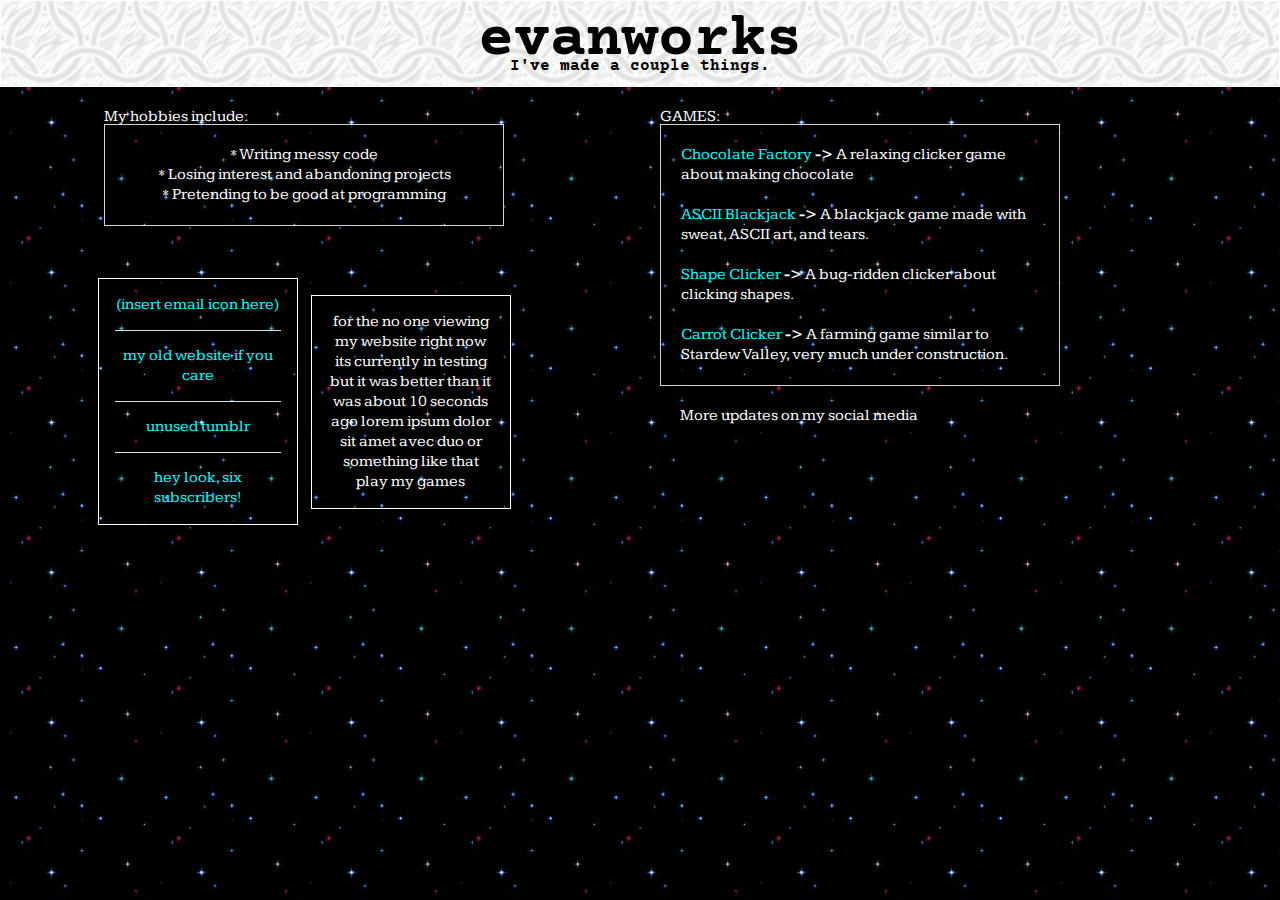
==== index.html @ 4a21ce19 "better testing" ====
<html>
<head>
  <title>evanworks</title>
  <link rel="icon" type="image/x-icon" href="/img/.png">
  <link rel="stylesheet" href="res/normalize.css">
  <meta name="description" content="I've made a couple things.">
<style>
  @import url('https://fonts.googleapis.com/css2?family=Kameron:wght@400..700&display=swap');

  @import url('https://fonts.googleapis.com/css2?family=Sono:wght@200..800&display=swap');
  @import url('https://fonts.googleapis.com/css2?family=Courier+Prime:ital,wght@0,400;0,700;1,400;1,700&display=swap');

body {
  font-family: Kameron;
  background: url(img/bg.png);
  background-size: 150px;
  color: white;
  line-height: 20px;
  overflow-y:hidden;
  overflow-x:hidden;
  font-size: 16px;
}
* {
  box-sizing: border-box;
}
a {
  color:aqua;
}
h1 {
  font-size: 60px;
  margin-bottom: 15px;
  margin-top: 30px;
}
img {
  position:fixed;
}
#left {
  float: left;
  margin-left: 5%;
  /*border: 1px solid red;*/
  width: 44.6%;
  height: 85%;
}
#right {
  float: right;
  margin-right: 5%;
  /*border: 1px solid blue;*/
  width: 45%;
  height: 85%;
}
#linksandotherlinks {
  margin: 1rem;
  padding: 2rem 2rem;
  text-align: center;
  width: 475px;
  margin-left: 40px;
  margin-top: 0px;
}
#links {
  display: inline-block;
  border: 1px solid white;
  padding: 1rem 1rem;
  vertical-align: middle;
  width: 200px;
  margin-left: -75px;
  
}
#otherlinks {
  display: inline-block;
  border: 1px solid white;
  padding: 1rem 1rem;
  vertical-align: middle;
  width: 200px;
  margin-left: 10px;
}

@media only screen and (max-width: 1000px) {
  #left {
    float: none;
  }
  #right {
    float: none;
    margin-top: -300px;
    margin-left: 50px;
  }
}
#banner {
  font-family: 'Courier Prime', sans-serif;
  background: url(img/bg-title.png); 
  background-size: 85px; 
  border: 1px solid white; 
  color: black;
  /*animation: slide 1s linear infinite;*/
}

@keyframes slide{
  0% {
    background: linear-gradient(red, orange, yellow, green, blue, purple);
  }
  100% {
    background: linear-gradient(purple, blue, green, yellow, orange, red);
  }
}
#canvas {
  position: relative;
  z-index: -1000;
  top: -1000px;
  height: 200%;
  opacity: 20%;
}
.weirdbox {
  border: 1px solid lightgrey; width: 400px; padding: 20px; margin-left: 40px;
}
</style>
</head>
<body>

<center>
  <div id="banner">
  <h1>evanworks</h1>
<div style="margin-top: -10px; margin-bottom: 10px;"><b>I've made a couple things.</b></div>
</div>
</center>
<div id="left">
<div style="margin-top: 20px; margin-bottom: -3px; margin-left: 40px;">My hobbies include:</div>
<div style="text-align: center;">
<div class="weirdbox">
<div>* Writing messy code</div>
<div>* Losing interest and abandoning projects</div>
<div>* Pretending to be good at programming</div>
</div><br/>
</div>
<div id="linksandotherlinks">
<div id="links">
<a href="mailto:evanwarnerlee@gmail.com">(insert email icon here)</a><hr/>
<a href="classic">my old website if you care</a><br/><hr/>
<a href="https://evanworks.tumblr.com" target="_blank">unused tumblr</a><hr/>
<a href="https://youtube.com/@evan-works" target="_blank">hey look, six subscribers!</a>
</div>
<div id="otherlinks">
for the no one viewing my website right now its currently in testing but it was better than it was about 10 seconds ago lorem ipsum dolor sit amet avec duo or something like that play my games
</div>
</div>

</div>
<div id="right">
<div style="margin-top: 20px; margin-bottom: -3px; margin-left: 20px;">GAMES:</div>
<div class="weirdbox" style="margin-left: 20px;">
<div><a href="https://evanworks.github.io/chocolate-factory/chocolate">Chocolate Factory</a> <b>-></b> A relaxing clicker game about making chocolate</div><br/>
<div><a href="https://evanworks.github.io/ascii-blackjack/blackjack">ASCII Blackjack</a> <b>-></b> A blackjack game made with sweat, ASCII art, and tears.</div><br/>
<div><a href="https://evanworks.github.io/shape-clicker/shape">Shape Clicker</a> <b>-></b> A bug-ridden clicker about clicking shapes.</div><br/>
<div><a href="https://evanworks.github.io/carrot-clicker/carrot">Carrot Clicker</a> <b>-></b> A farming game similar to Stardew Valley, very much under construction.</div>
</div>
<div style="margin-left: 40px; margin-top: 20px; width: 440px;" >
  More updates on my social media
</div>
</div>

</body>
<script>
/*  (function() {
  const canvas = document.getElementById('canvas');
  const gl = canvas.getContext('webgl2');

  if (!gl) {
    console.error("WebGL not supported");
    return;
  }

  function resizeCanvasToDisplaySize(canvas) {
    const displayWidth = window.innerWidth;
    const displayHeight = window.innerHeight;

    if (canvas.width !== displayWidth || canvas.height !== displayHeight) {
      canvas.width = displayWidth;
      canvas.height = displayHeight;
    }
  }

  const vertexShaderSource = `
    attribute vec2 aPosition;
    void main() {
      gl_Position = vec4(aPosition, 0.0, 1.0);
    }
  `;

  const fragmentShaderSource = `
    precision highp float;

    uniform float iTime;
    uniform vec2 iResolution;

    void main() {
      vec2 uv = (gl_FragCoord.xy * 2.5 - iResolution.xy) / iResolution.y;
      vec2 uv0 = uv;
      vec3 finalColor = vec3(0.0);

      for (float i = 0.0; i < 1.0; i++) {
        uv = uv * 3.33 - 3.33;

        float d = length(uv) * exp(-length(uv0));

        vec3 col = vec3(0.2, 0.3, 0.9) +
                   vec3(0.9, 0.9, 0.0) * cos(3.2 * (vec3(1.0) * (length(uv0) + i * 0.4 + iTime * 0.2) + vec3(0.263, 0.416, 0.557)));

        d = sin(d * 33.333 + iTime / 0.5) / 10.0;
        d = abs(d);

        d = pow(0.03 / d, 0.1);

        finalColor += col * d;
      }

      gl_FragColor = vec4(finalColor, 1.0);
    }
  `;

  function createShader(gl, type, source) {
    const shader = gl.createShader(type);
    gl.shaderSource(shader, source);
    gl.compileShader(shader);
    const success = gl.getShaderParameter(shader, gl.COMPILE_STATUS);
    if (success) {
      return shader;
    }

    console.error('Shader compile failed with: ' + gl.getShaderInfoLog(shader));
    gl.deleteShader(shader);
  }

  function createProgram(gl, vertexShader, fragmentShader) {
    const program = gl.createProgram();
    gl.attachShader(program, vertexShader);
    gl.attachShader(program, fragmentShader);
    gl.linkProgram(program);
    const success = gl.getProgramParameter(program, gl.LINK_STATUS);
    if (success) {
      return program;
    }

    console.error('Program failed to link: ' + gl.getProgramInfoLog(program));
    gl.deleteProgram(program);
  }

  // Compile shaders and create program
  const vertexShader = createShader(gl, gl.VERTEX_SHADER, vertexShaderSource);
  const fragmentShader = createShader(gl, gl.FRAGMENT_SHADER, fragmentShaderSource);
  const program = createProgram(gl, vertexShader, fragmentShader);

  // Look up attribute and uniform locations
  const positionAttributeLocation = gl.getAttribLocation(program, "aPosition");
  const iTimeUniformLocation = gl.getUniformLocation(program, "iTime");
  const iResolutionUniformLocation = gl.getUniformLocation(program, "iResolution");

  // Create a buffer for the positions
  const positionBuffer = gl.createBuffer();
  gl.bindBuffer(gl.ARRAY_BUFFER, positionBuffer);

  // Full-screen quad
  const positions = [
    -1.0, -1.0,
     1.0, -1.0,
    -1.0,  1.0,
    -1.0,  1.0,
     1.0, -1.0,
     1.0,  1.0,
  ];
  gl.bufferData(gl.ARRAY_BUFFER, new Float32Array(positions), gl.STATIC_DRAW);

  // Set up the vertex array
  const vao = gl.createVertexArray();
  gl.bindVertexArray(vao);
  gl.enableVertexAttribArray(positionAttributeLocation);
  gl.vertexAttribPointer(positionAttributeLocation, 2, gl.FLOAT, false, 0, 0);

  function render(time) {
    resizeCanvasToDisplaySize(gl.canvas);

    gl.viewport(0, 0, gl.canvas.width, gl.canvas.height);
    gl.clear(gl.COLOR_BUFFER_BIT);

    gl.useProgram(program);
    gl.bindVertexArray(vao);

    // Convert time from milliseconds to seconds
    let seconds = time * 0.001;

    // Set uniforms
    gl.uniform1f(iTimeUniformLocation, seconds);
    gl.uniform2f(iResolutionUniformLocation, gl.canvas.width, gl.canvas.height);

    // Draw
    gl.drawArrays(gl.TRIANGLES, 0, 6);

    // Loop the animation
    requestAnimationFrame(render);
  }

  // Start the animation loop
  requestAnimationFrame(render);

})();
*/
</script>
</html>
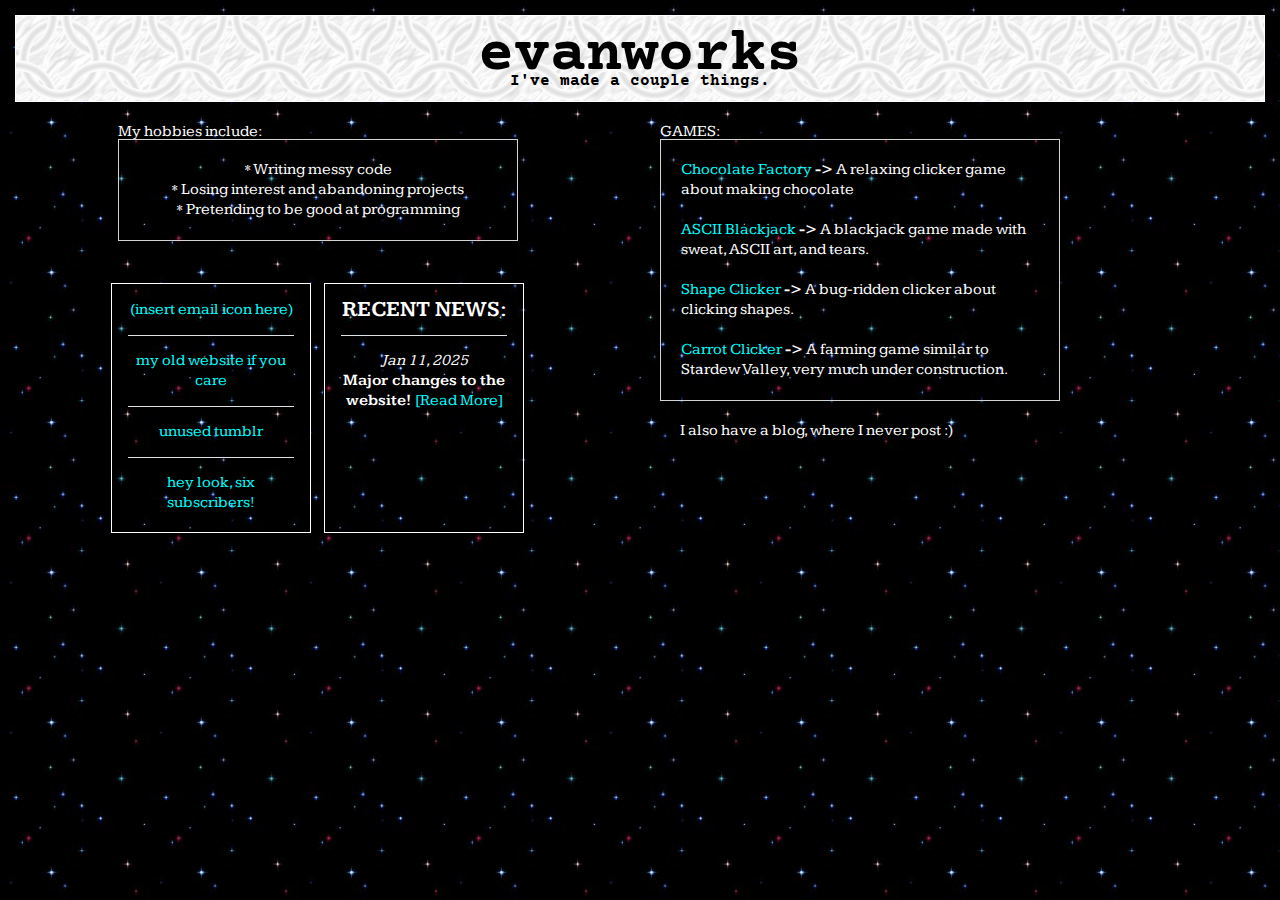
==== commit 3afa845a: "blog" ====
--- a/index.html
+++ b/index.html
@@ -54,7 +54,7 @@
   text-align: center;
   width: 475px;
   margin-left: 40px;
-  margin-top: 0px;
+  margin-top: -10px;
 }
 #links {
   display: inline-block;
@@ -63,6 +63,7 @@
   vertical-align: middle;
   width: 200px;
   margin-left: -75px;
+  height: 250px;
   
 }
 #otherlinks {
@@ -72,6 +73,8 @@
   vertical-align: middle;
   width: 200px;
   margin-left: 10px;
+  height: 250px;
+  overflow: scroll;
 }
 
 @media only screen and (max-width: 1000px) {
@@ -138,7 +141,10 @@
 <a href="https://youtube.com/@evan-works" target="_blank">hey look, six subscribers!</a>
 </div>
 <div id="otherlinks">
-for the no one viewing my website right now its currently in testing but it was better than it was about 10 seconds ago lorem ipsum dolor sit amet avec duo or something like that play my games
+<b style="font-size: 22px;">RECENT NEWS:</b><br/><hr/>
+<div>
+  <i>Jan 11, 2025</i><br/><b>Major changes to the website! </b><a href="blog.html#major-changes-to-the-website">[Read More]</a>
+</div>
 </div>
 </div>
 
@@ -152,7 +158,7 @@
 <div><a href="https://evanworks.github.io/carrot-clicker/carrot">Carrot Clicker</a> <b>-></b> A farming game similar to Stardew Valley, very much under construction.</div>
 </div>
 <div style="margin-left: 40px; margin-top: 20px; width: 440px;" >
-  More updates on my social media
+  I also have a blog, where I never post :)
 </div>
 </div>
 
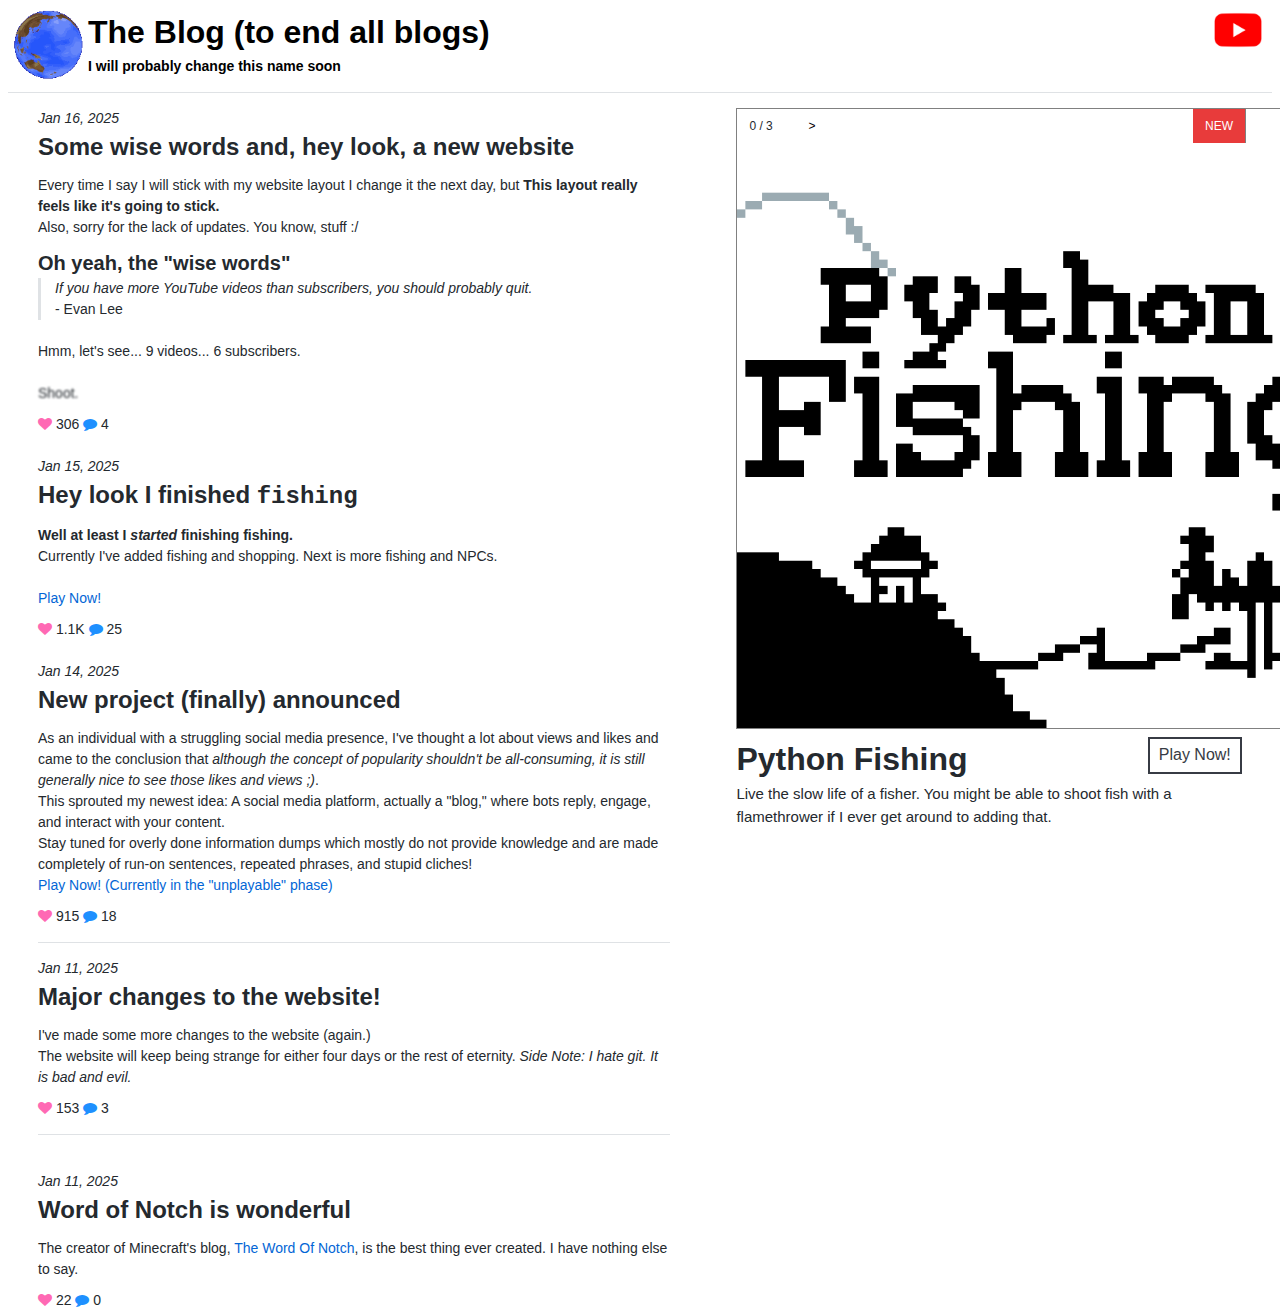
==== commit 448af01a: "new layout again" ====
--- a/index.html
+++ b/index.html
@@ -1,311 +1,356 @@
+<!DOCTYPE html>
 <html>
-<head>
-  <title>evanworks</title>
-  <link rel="icon" type="image/x-icon" href="/img/.png">
-  <link rel="stylesheet" href="res/normalize.css">
-  <meta name="description" content="I've made a couple things.">
-<style>
-  @import url('https://fonts.googleapis.com/css2?family=Kameron:wght@400..700&display=swap');
-
-  @import url('https://fonts.googleapis.com/css2?family=Sono:wght@200..800&display=swap');
-  @import url('https://fonts.googleapis.com/css2?family=Courier+Prime:ital,wght@0,400;0,700;1,400;1,700&display=swap');
-
-body {
-  font-family: Kameron;
-  background: url(img/bg.png);
-  background-size: 150px;
-  color: white;
-  line-height: 20px;
-  overflow-y:hidden;
-  overflow-x:hidden;
+  <head>
+    <title>evanworks's's blog</title>
+    <link rel="stylesheet" href="res/normalize.css">
+    <link rel="stylesheet" href="https://cdnjs.cloudflare.com/ajax/libs/font-awesome/4.7.0/css/font-awesome.min.css">
+    <style>
+/* Caption text */
+.text {
+  font-size: 15px;
+}
+
+/* Number text (1/3 etc) */
+.numbertext {
+  position: fixed;
+  font-size: 12px;
+  padding: 8px 12px;
+  top: 108px;
+  background: white;
+  border-top: 1px solid grey;
+  border-left: 1px solid grey;
+}
+
+/* Fading animation */
+.fade {
+  animation-name: fade;
+  animation-duration: 1s;
+}
+@keyframes fade {
+  from {opacity: .0} 
+  to {opacity: 1}
+}
+
+.galleryimg {
+  border: 1px solid grey;
+  height: 69vh;
+}
+.gallerybtn {
+  position: fixed;
+  font-size: 12px;
+  padding: 8px 12px;
+  top: 108px;
+  margin-left: 60px;
+  background: white;
+  border: none;
+  border-top: 1px solid grey;
+}
+.gallerybtn:hover {
+  background: rgb(246, 246, 246);
+}
+.gallerybtn:active {
+  background: lightgrey;
+}
+.playnowbtn {
+  border: 1px solid black;
+  margin-top: 6px;
+  float: right;
+}
+.playnowbtn:hover {
+  /*background: linear-gradient(
+    45deg,
+    #ff0000,
+    #ff7300,
+    #fffb00,
+    #48ff00,
+    #00ffd5,
+    #002bff,
+    #7a00ff,
+    #ff00c8,
+    #ff0000
+  );
+  background-size: 400%;
+  animation: glowing-button-85 40s linear infinite;*/
+}
+@keyframes glowing-button-85 {
+  0% {
+    background-position: 0 0;
+  }
+  50% {
+    background-position: 400% 0;
+  }
+  100% {
+    background-position: 0 0;
+  }
+}
+
+/* CSS */
+.button-85 {
+  padding: 0.6em 2em;
+  border: none;
+  outline: none;
+  color: rgb(255, 255, 255);
+  background: #111;
+  cursor: pointer;
+  position: relative;
+  z-index: 0;
+  border-radius: 10px;
+  user-select: none;
+  -webkit-user-select: none;
+  touch-action: manipulation;
+}
+
+.button-85:before {
+  content: "";
+  background: linear-gradient(
+    45deg,
+    #ff0000,
+    #ff7300,
+    #fffb00,
+    #48ff00,
+    #00ffd5,
+    #002bff,
+    #7a00ff,
+    #ff00c8,
+    #ff0000
+  );
+  position: absolute;
+  top: -2px;
+  left: -2px;
+  background-size: 400%;
+  z-index: -1;
+  filter: blur(5px);
+  -webkit-filter: blur(5px);
+  width: calc(100% + 4px);
+  height: calc(100% + 4px);
+  animation: glowing-button-85 20s linear infinite;
+  transition: opacity 0.3s ease-in-out;
+  border-radius: 10px;
+}
+
+@keyframes glowing-button-85 {
+  0% {
+    background-position: 0 0;
+  }
+  50% {
+    background-position: 400% 0;
+  }
+  100% {
+    background-position: 0 0;
+  }
+}
+
+/* CSS */
+.button-89 {
+  --b: 2px;   /* border thickness */
+  --s: .0em; /* size of the corner */
+  --color: #373B44;
+  
+  padding: calc(.4em + var(--s)) calc(.7em + var(--s));
+  color: var(--color);
+  --_p: var(--s);
+  background:
+    conic-gradient(from 90deg at var(--b) var(--b),#0000 90deg,var(--color) 0)
+    var(--_p) var(--_p)/calc(100% - var(--b) - 2*var(--_p)) calc(100% - var(--b) - 2*var(--_p));
+  transition: .3s linear, color 0s, background-color 0s;
+  outline: var(--b) solid #0000;
+  outline-offset: .6em;
   font-size: 16px;
-}
-* {
-  box-sizing: border-box;
-}
-a {
-  color:aqua;
-}
-h1 {
-  font-size: 60px;
-  margin-bottom: 15px;
-  margin-top: 30px;
-}
-img {
-  position:fixed;
-}
-#left {
-  float: left;
-  margin-left: 5%;
-  /*border: 1px solid red;*/
-  width: 44.6%;
-  height: 85%;
-}
-#right {
-  float: right;
-  margin-right: 5%;
-  /*border: 1px solid blue;*/
-  width: 45%;
-  height: 85%;
-}
-#linksandotherlinks {
-  margin: 1rem;
-  padding: 2rem 2rem;
-  text-align: center;
-  width: 475px;
-  margin-left: 40px;
-  margin-top: -10px;
-}
-#links {
-  display: inline-block;
-  border: 1px solid white;
-  padding: 1rem 1rem;
-  vertical-align: middle;
-  width: 200px;
-  margin-left: -75px;
-  height: 250px;
-  
-}
-#otherlinks {
-  display: inline-block;
-  border: 1px solid white;
-  padding: 1rem 1rem;
-  vertical-align: middle;
-  width: 200px;
-  margin-left: 10px;
-  height: 250px;
-  overflow: scroll;
-}
-
-@media only screen and (max-width: 1000px) {
-  #left {
-    float: none;
-  }
-  #right {
-    float: none;
-    margin-top: -300px;
-    margin-left: 50px;
-  }
-}
-#banner {
-  font-family: 'Courier Prime', sans-serif;
-  background: url(img/bg-title.png); 
-  background-size: 85px; 
-  border: 1px solid white; 
-  color: black;
-  /*animation: slide 1s linear infinite;*/
-}
-
-@keyframes slide{
-  0% {
-    background: linear-gradient(red, orange, yellow, green, blue, purple);
-  }
-  100% {
-    background: linear-gradient(purple, blue, green, yellow, orange, red);
-  }
-}
-#canvas {
-  position: relative;
-  z-index: -1000;
-  top: -1000px;
-  height: 200%;
-  opacity: 20%;
-}
-.weirdbox {
-  border: 1px solid lightgrey; width: 400px; padding: 20px; margin-left: 40px;
-}
-</style>
-</head>
-<body>
-
-<center>
-  <div id="banner">
-  <h1>evanworks</h1>
-<div style="margin-top: -10px; margin-bottom: 10px;"><b>I've made a couple things.</b></div>
-</div>
-</center>
-<div id="left">
-<div style="margin-top: 20px; margin-bottom: -3px; margin-left: 40px;">My hobbies include:</div>
-<div style="text-align: center;">
-<div class="weirdbox">
-<div>* Writing messy code</div>
-<div>* Losing interest and abandoning projects</div>
-<div>* Pretending to be good at programming</div>
-</div><br/>
-</div>
-<div id="linksandotherlinks">
-<div id="links">
-<a href="mailto:evanwarnerlee@gmail.com">(insert email icon here)</a><hr/>
-<a href="classic">my old website if you care</a><br/><hr/>
-<a href="https://evanworks.tumblr.com" target="_blank">unused tumblr</a><hr/>
-<a href="https://youtube.com/@evan-works" target="_blank">hey look, six subscribers!</a>
-</div>
-<div id="otherlinks">
-<b style="font-size: 22px;">RECENT NEWS:</b><br/><hr/>
-<div>
-  <i>Jan 11, 2025</i><br/><b>Major changes to the website! </b><a href="blog.html#major-changes-to-the-website">[Read More]</a>
-</div>
-</div>
-</div>
-
-</div>
-<div id="right">
-<div style="margin-top: 20px; margin-bottom: -3px; margin-left: 20px;">GAMES:</div>
-<div class="weirdbox" style="margin-left: 20px;">
-<div><a href="https://evanworks.github.io/chocolate-factory/chocolate">Chocolate Factory</a> <b>-></b> A relaxing clicker game about making chocolate</div><br/>
-<div><a href="https://evanworks.github.io/ascii-blackjack/blackjack">ASCII Blackjack</a> <b>-></b> A blackjack game made with sweat, ASCII art, and tears.</div><br/>
-<div><a href="https://evanworks.github.io/shape-clicker/shape">Shape Clicker</a> <b>-></b> A bug-ridden clicker about clicking shapes.</div><br/>
-<div><a href="https://evanworks.github.io/carrot-clicker/carrot">Carrot Clicker</a> <b>-></b> A farming game similar to Stardew Valley, very much under construction.</div>
-</div>
-<div style="margin-left: 40px; margin-top: 20px; width: 440px;" >
-  I also have a blog, where I never post :)
-</div>
-</div>
-
-</body>
-<script>
-/*  (function() {
-  const canvas = document.getElementById('canvas');
-  const gl = canvas.getContext('webgl2');
-
-  if (!gl) {
-    console.error("WebGL not supported");
-    return;
-  }
-
-  function resizeCanvasToDisplaySize(canvas) {
-    const displayWidth = window.innerWidth;
-    const displayHeight = window.innerHeight;
-
-    if (canvas.width !== displayWidth || canvas.height !== displayHeight) {
-      canvas.width = displayWidth;
-      canvas.height = displayHeight;
+
+  border: 0;
+
+  user-select: none;
+  -webkit-user-select: none;
+  touch-action: manipulation;
+  margin-top: 2px;
+}
+
+.button-89:hover,
+.button-89:focus-visible{
+  --_p: 0px;
+  outline-color: var(--color);
+  outline-offset: .05em;
+}
+
+.button-89:active {
+  background: var(--color);
+  color: #fff;
+}
+blockquote {
+  padding: 0 1em;
+  border-left: 0.25em solid #dfe2e5;
+}
+    </style>
+  </head>
+  <body>
+    <div style="color: black;">
+      <a href="https://evanworks.github.io"><img src="img/28.gif" style="float: left; width: 80px;"></a>
+    <h1>The Blog (to end all blogs)</h1>
+    <b>I will probably change this name soon</b>
+    <a href="https://youtube.com/@evan-works"><img src="img/yt_logo_rgb_light.webp" style="float: right; width: 48px; margin-top: -50px; margin-right: 10px;"></a>
+    </div>
+    <hr/>
+    <div style="margin-left: 30px; width: 50%; float: left;">
+      <div id="hey-look-i-finished-fishing">
+        <i>Jan 16, 2025</i>
+        <h2>Some wise words and, hey look, a new website</h2><div style="height: 10px;"></div>
+        <p>
+          Every time I say I will stick with my website layout I change it the next day, but <b>This layout really feels like it's going to stick.</b><br/>
+          Also, sorry for the lack of updates. You know, stuff :/
+          <br/>
+          <h3>Oh yeah, the "wise words"</h3>
+          <blockquote><i>If you have more YouTube videos than subscribers, you should probably quit.</i><br/>- Evan Lee</blockquote>
+          <br/>
+          Hmm, let's see... 9 videos... 6 subscribers.
+          <br/>
+          <br/>
+          <span style="filter: blur(1px);">Shoot.</span>
+        </p>
+        <div><i class="fa fa-heart" style="color:hotpink"></i> <span id="like-count">306</span> <span> </span> <i class="fa fa-comment" style="color:dodgerblue"></i> <span id="like-count">4</span></div>
+      </div>
+      <br/>
+      <div id="hey-look-i-finished-fishing">
+        <i>Jan 15, 2025</i>
+        <h2>Hey look I finished <span style="font-family: monospace">fishing</span></h2><div style="height: 10px;"></div>
+        <p>
+          <b>Well at least I <i>started</i> finishing fishing.</b>
+          <br/>Currently I've added fishing and shopping. Next is more fishing and NPCs.
+          <br/>
+          <br/><a href="https://evanworks.github.io/fishing">Play Now!</a>
+        </p>
+        <div><i class="fa fa-heart" style="color:hotpink"></i> <span id="like-count">1.1K</span> <span> </span> <i class="fa fa-comment" style="color:dodgerblue"></i> <span id="like-count">25</span></div>
+      </div>
+      <br/>
+      <div id="new-project-finally-announced">
+        <i>Jan 14, 2025</i>
+        <h2>New project (finally) announced</h2><div style="height: 10px;"></div>
+        <p>
+          As an individual with a struggling social media presence, I've thought a lot about views and likes and came to the conclusion that <i>although the concept of popularity shouldn't be all-consuming, it is still generally nice to see those likes and views ;)</i>.
+          <br/>This sprouted my newest idea: A social media platform, actually a "blog," where bots reply, engage, and interact with your content.
+          <br/>Stay tuned for overly done information dumps which mostly do not provide knowledge and are made completely of run-on sentences, repeated phrases, and stupid cliches!
+          <br/><a href="https://evanworks.github.io/untitled-blog">Play Now! (Currently in the "unplayable" phase)</a>
+        </p>
+        <div><i class="fa fa-heart" style="color:hotpink"></i> <span id="like-count">915</span> <span> </span> <i class="fa fa-comment" style="color:dodgerblue"></i> <span id="like-count">18</span></div>
+      </div>
+      <hr/>
+      <div id="major-changes-to-the-website">
+        <i>Jan 11, 2025</i>
+        <h2>Major changes to the website!</h2><div style="height: 10px;"></div>
+        <p>
+          I've made some more changes to the website (again.)<br/>The website will keep being strange for either four days or the rest of eternity. <i>Side Note: I hate git. It is bad and evil.</i>
+        </p>
+        <div><i class="fa fa-heart" style="color:hotpink"></i> <span id="like-count">153</span> <span> </span> <i class="fa fa-comment" style="color:dodgerblue"></i> <span id="like-count">3</span></div>
+      </div>
+      <hr/>
+      <div id="word-of-notch-is-wonderful">
+        <br/>
+        <i>Jan 11, 2025</i>
+        <h2>Word of Notch is wonderful</h2><div style="height: 10px;"></div>
+        <p>
+          The creator of Minecraft's blog, <a href="https://blog.omniarchive.uk">The Word Of Notch</a>, is the best thing ever created. I have nothing else to say.
+        </p>
+        <div><i class="fa fa-heart" style="color:hotpink"></i> <span id="like-count">22</span> <span> </span> <i class="fa fa-comment" style="color:dodgerblue"></i> <span id="like-count">0</span></div>
+      </div>
+      </div>
+
+
+
+
+
+      <div class="slideshow-container" style="width: 40%; float: right; margin-right: 30px;">
+        
+        <div class="mySlides fade">
+          <div class="numbertext">0 / 3</div>
+          <div class="numbertext" style="right: 34px; border-right: 1px solid grey; border-left: none; background: #e83b3b; color: white;">NEW</div>
+          <button onclick="nextSlide()" class="gallerybtn">></button>
+          <img src="img/python-fishing-logo-square-export.png" class="galleryimg">
+          <div class="text">
+            <h1 style="display: inline-block;">Python Fishing</h1>
+            <button class="playnowbtn button-89" style="display: inline-block" onclick="location.href = `https://evanworks.github.io/fishing`">Play Now!</button>
+            <p>Live the slow life of a fisher. You might be able to shoot fish with a flamethrower if I ever get around to adding that.</p>
+          </div>
+        </div>
+      
+        <div class="mySlides fade">
+          <div class="numbertext">1 / 3</div>
+          <button onclick="nextSlide()" class="gallerybtn">></button>
+          <img src="img/3.png" class="galleryimg">
+          
+
+          <div class="text">
+            <h1>Shape Clicker</h1>
+            <button class="playnowbtn button-89" style="display: inline-block" onclick="location.href = `https://evanworks.github.io/shape-clicker`">Play Now!</button>
+            <p>Click various shapes endlessly. There once was a debate on whether it should be called <i>Shapes Clicker</i> or <i>Shape Clicker</i></p>
+          </div>
+        </div>
+
+        <div class="mySlides fade">
+          <div class="numbertext">2 / 3</div>
+          <button onclick="nextSlide()" class="gallerybtn">></button>
+          <img src="img/c.png" class="galleryimg">
+          
+          <div class="text">
+            <h1>Chocolate Factory</h1>
+            <button class="playnowbtn button-89" style="display: inline-block" onclick="location.href = `https://evanworks.github.io/chocolate-factory/`">Play Now!</button>
+            <p>Run a surprisingly profitable chocolate business. Have fun making tons of money.</p>
+          </div>
+        </div>
+        
+        <div class="mySlides fade">
+          <div class="numbertext">3 / 3</div>
+          <button onclick="nextSlide()" class="gallerybtn">></button>
+          <img src="img/4.png" class="galleryimg">
+          
+          <div class="text">
+            <h1>ASCII Blackjack</h1>
+            <button class="playnowbtn button-89" style="display: inline-block" onclick="location.href = `https://evanworks.github.io/ascii-blackjack`">Play Now!</button>
+            <p>Gamble tens of thousands of dollars on pure luck. Listen to stupid sound effects.</p>
+          </div>
+        </div>
+        
+        </div>
+        <br>
+        
+        <div style="text-align:center">
+          <span class="dot"></span> 
+          <span class="dot"></span> 
+          <span class="dot"></span> 
+        </div>
+  </body>
+  <script>
+    let showSlidesTimeout;
+    let slideIndex = 0;
+    showSlides();
+    function showSlides() {
+      let i;
+      let slides = document.getElementsByClassName("mySlides");
+      let dots = document.getElementsByClassName("dot");
+      for (i = 0; i < slides.length; i++) {
+        slides[i].style.display = "none";  
+      }
+      slideIndex++;
+      if (slideIndex > slides.length) {slideIndex = 1}    
+      for (i = 0; i < dots.length; i++) {
+        dots[i].className = dots[i].className.replace(" active", "");
+      }
+      slides[slideIndex-1].style.display = "block";  
+      showSlidesTimeout = setTimeout(showSlides, 5000);
     }
-  }
-
-  const vertexShaderSource = `
-    attribute vec2 aPosition;
-    void main() {
-      gl_Position = vec4(aPosition, 0.0, 1.0);
+
+    function nextSlide() {
+      let i;
+      let slides = document.getElementsByClassName("mySlides");
+      let dots = document.getElementsByClassName("dot");
+      for (i = 0; i < slides.length; i++) {
+        slides[i].style.display = "none";  
+      }
+      slideIndex++;
+      if (slideIndex > slides.length) {slideIndex = 1}    
+      for (i = 0; i < dots.length; i++) {
+        dots[i].className = dots[i].className.replace(" active", "");
+      }
+
+      slides[slideIndex-1].style.display = "block";
     }
-  `;
-
-  const fragmentShaderSource = `
-    precision highp float;
-
-    uniform float iTime;
-    uniform vec2 iResolution;
-
-    void main() {
-      vec2 uv = (gl_FragCoord.xy * 2.5 - iResolution.xy) / iResolution.y;
-      vec2 uv0 = uv;
-      vec3 finalColor = vec3(0.0);
-
-      for (float i = 0.0; i < 1.0; i++) {
-        uv = uv * 3.33 - 3.33;
-
-        float d = length(uv) * exp(-length(uv0));
-
-        vec3 col = vec3(0.2, 0.3, 0.9) +
-                   vec3(0.9, 0.9, 0.0) * cos(3.2 * (vec3(1.0) * (length(uv0) + i * 0.4 + iTime * 0.2) + vec3(0.263, 0.416, 0.557)));
-
-        d = sin(d * 33.333 + iTime / 0.5) / 10.0;
-        d = abs(d);
-
-        d = pow(0.03 / d, 0.1);
-
-        finalColor += col * d;
-      }
-
-      gl_FragColor = vec4(finalColor, 1.0);
-    }
-  `;
-
-  function createShader(gl, type, source) {
-    const shader = gl.createShader(type);
-    gl.shaderSource(shader, source);
-    gl.compileShader(shader);
-    const success = gl.getShaderParameter(shader, gl.COMPILE_STATUS);
-    if (success) {
-      return shader;
-    }
-
-    console.error('Shader compile failed with: ' + gl.getShaderInfoLog(shader));
-    gl.deleteShader(shader);
-  }
-
-  function createProgram(gl, vertexShader, fragmentShader) {
-    const program = gl.createProgram();
-    gl.attachShader(program, vertexShader);
-    gl.attachShader(program, fragmentShader);
-    gl.linkProgram(program);
-    const success = gl.getProgramParameter(program, gl.LINK_STATUS);
-    if (success) {
-      return program;
-    }
-
-    console.error('Program failed to link: ' + gl.getProgramInfoLog(program));
-    gl.deleteProgram(program);
-  }
-
-  // Compile shaders and create program
-  const vertexShader = createShader(gl, gl.VERTEX_SHADER, vertexShaderSource);
-  const fragmentShader = createShader(gl, gl.FRAGMENT_SHADER, fragmentShaderSource);
-  const program = createProgram(gl, vertexShader, fragmentShader);
-
-  // Look up attribute and uniform locations
-  const positionAttributeLocation = gl.getAttribLocation(program, "aPosition");
-  const iTimeUniformLocation = gl.getUniformLocation(program, "iTime");
-  const iResolutionUniformLocation = gl.getUniformLocation(program, "iResolution");
-
-  // Create a buffer for the positions
-  const positionBuffer = gl.createBuffer();
-  gl.bindBuffer(gl.ARRAY_BUFFER, positionBuffer);
-
-  // Full-screen quad
-  const positions = [
-    -1.0, -1.0,
-     1.0, -1.0,
-    -1.0,  1.0,
-    -1.0,  1.0,
-     1.0, -1.0,
-     1.0,  1.0,
-  ];
-  gl.bufferData(gl.ARRAY_BUFFER, new Float32Array(positions), gl.STATIC_DRAW);
-
-  // Set up the vertex array
-  const vao = gl.createVertexArray();
-  gl.bindVertexArray(vao);
-  gl.enableVertexAttribArray(positionAttributeLocation);
-  gl.vertexAttribPointer(positionAttributeLocation, 2, gl.FLOAT, false, 0, 0);
-
-  function render(time) {
-    resizeCanvasToDisplaySize(gl.canvas);
-
-    gl.viewport(0, 0, gl.canvas.width, gl.canvas.height);
-    gl.clear(gl.COLOR_BUFFER_BIT);
-
-    gl.useProgram(program);
-    gl.bindVertexArray(vao);
-
-    // Convert time from milliseconds to seconds
-    let seconds = time * 0.001;
-
-    // Set uniforms
-    gl.uniform1f(iTimeUniformLocation, seconds);
-    gl.uniform2f(iResolutionUniformLocation, gl.canvas.width, gl.canvas.height);
-
-    // Draw
-    gl.drawArrays(gl.TRIANGLES, 0, 6);
-
-    // Loop the animation
-    requestAnimationFrame(render);
-  }
-
-  // Start the animation loop
-  requestAnimationFrame(render);
-
-})();
-*/
-</script>
+  </script>
 </html>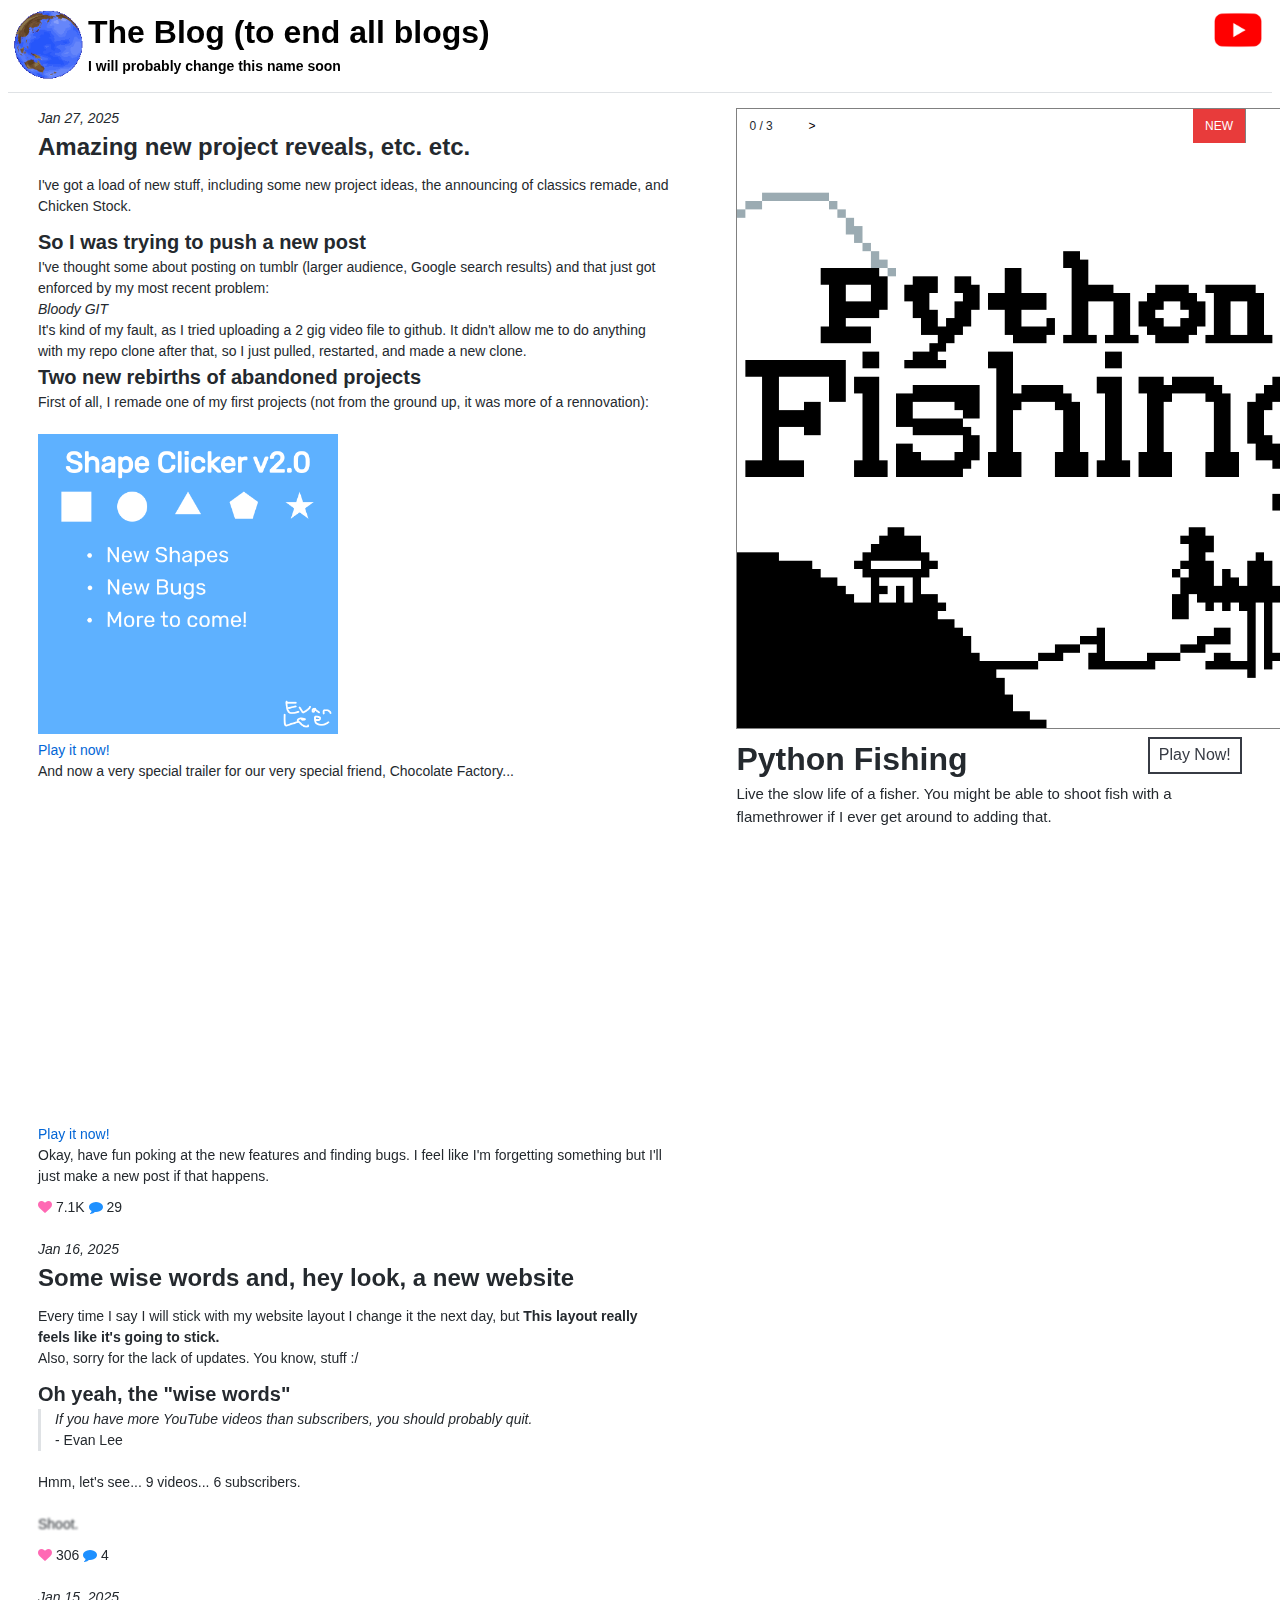
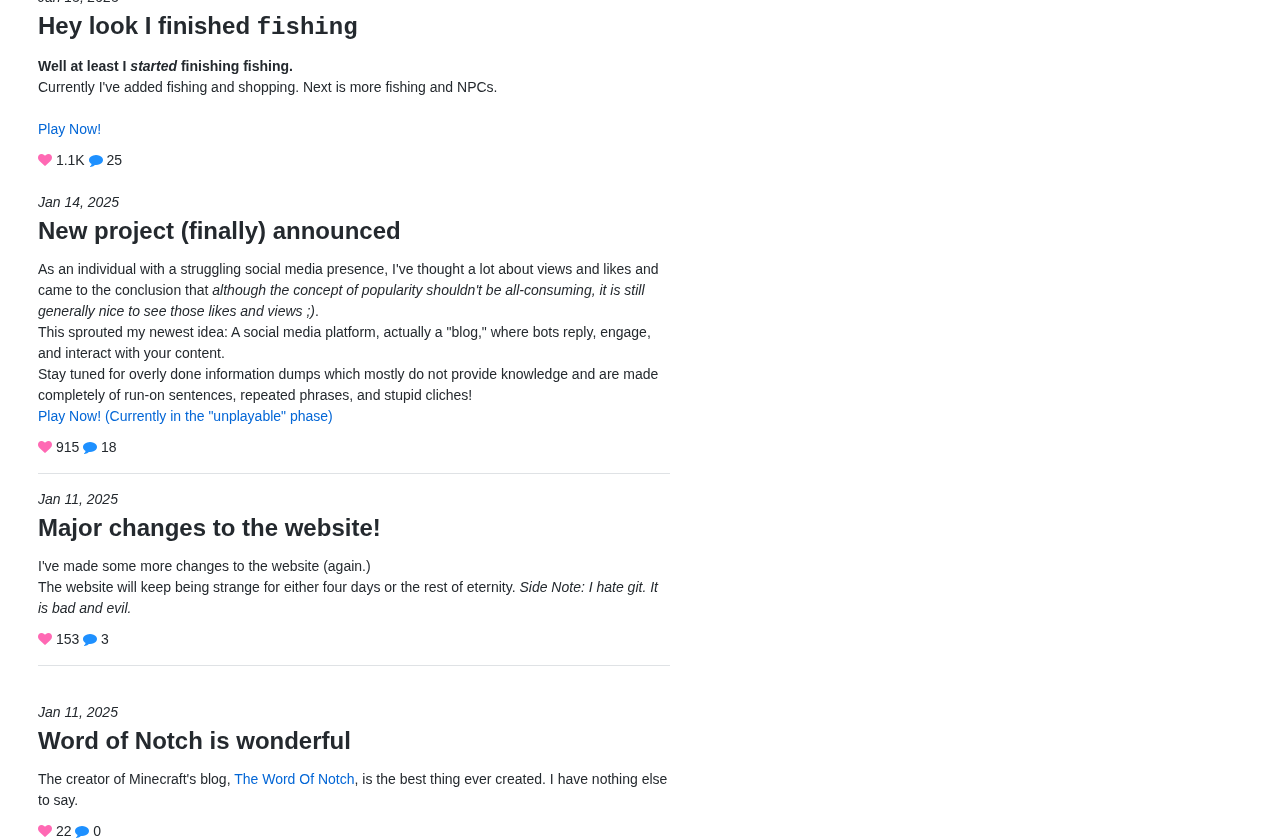
==== commit 0cdb63d1: "amazing-new-project-reveals-etc-etc" ====
--- a/index.html
+++ b/index.html
@@ -2,6 +2,7 @@
 <html>
   <head>
     <title>evanworks's's blog</title>
+    <link rel="icon" href="img/28.gif">
     <link rel="stylesheet" href="res/normalize.css">
     <link rel="stylesheet" href="https://cdnjs.cloudflare.com/ajax/libs/font-awesome/4.7.0/css/font-awesome.min.css">
     <style>
@@ -191,6 +192,32 @@
     </div>
     <hr/>
     <div style="margin-left: 30px; width: 50%; float: left;">
+      <div id="amazing-new-project-reveals-etc-etc">
+        <i>Jan 27, 2025</i>
+        <h2>Amazing new project reveals, etc. etc.</h2><div style="height: 10px;"></div>
+        <p>
+          I've got a load of new stuff, including some new project ideas, the announcing of classics remade, and Chicken Stock.
+          <h3>So I was trying to push a new post</h3>
+          I've thought some about posting on tumblr (larger audience, Google search results) and that just got enforced by my most recent problem:
+          <br/>
+          <i>Bloody GIT</i>
+          <br/>
+          It's kind of my fault, as I tried uploading a 2 gig video file to github. It didn't allow me to do anything with my repo clone after that, so I just pulled, restarted, and made a new clone.
+          <br/>
+          <h3>Two new rebirths of abandoned projects</h3>
+          First of all, I remade one of my first projects (not from the ground up, it was more of a rennovation):<br/><br/>
+          <img src="img/shape-clicker-v20.png" style="width: 300px;">
+          <br/>
+          <a href="https://evanworks.github.io/shape-clicker">Play it now!</a><br/>
+          And now a very special trailer for our very special friend, Chocolate Factory...<br/><br/>
+          <iframe width="560" height="315" src="https://www.youtube.com/embed/4AHWdPTB31s?si=c5ebVyC52wLeW10k" title="YouTube video player" frameborder="0" allow="accelerometer; autoplay; clipboard-write; encrypted-media; gyroscope; picture-in-picture; web-share" referrerpolicy="strict-origin-when-cross-origin" allowfullscreen></iframe>
+          <br/>
+          <a href="https://evanworks.github.io/chocolate-factory">Play it now!</a><br/>
+          Okay, have fun poking at the new features and finding bugs. I feel like I'm forgetting something but I'll just make a new post if that happens.
+        </p>
+        <div><i class="fa fa-heart" style="color:hotpink"></i> <span id="like-count">7.1K</span> <span> </span> <i class="fa fa-comment" style="color:dodgerblue"></i> <span id="like-count">29</span></div>
+      </div>
+      <br/>
       <div id="hey-look-i-finished-fishing">
         <i>Jan 16, 2025</i>
         <h2>Some wise words and, hey look, a new website</h2><div style="height: 10px;"></div>
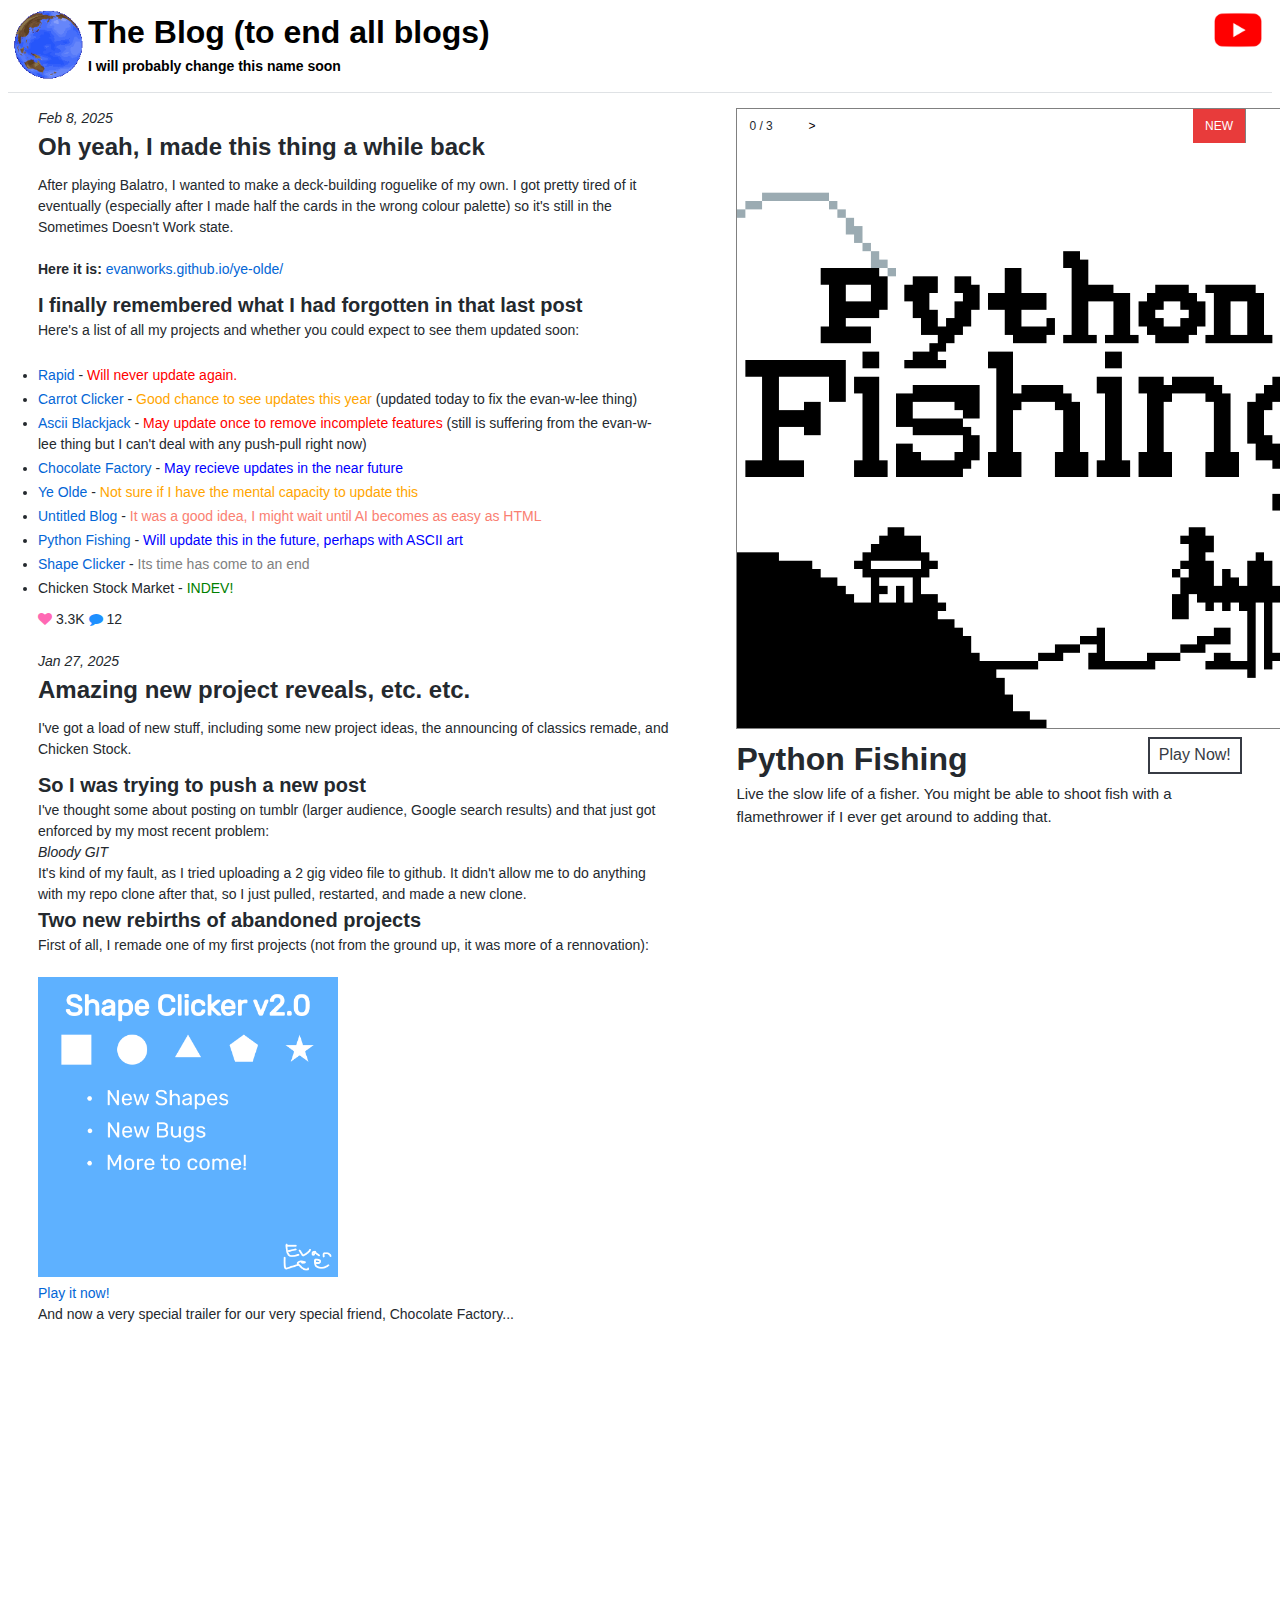
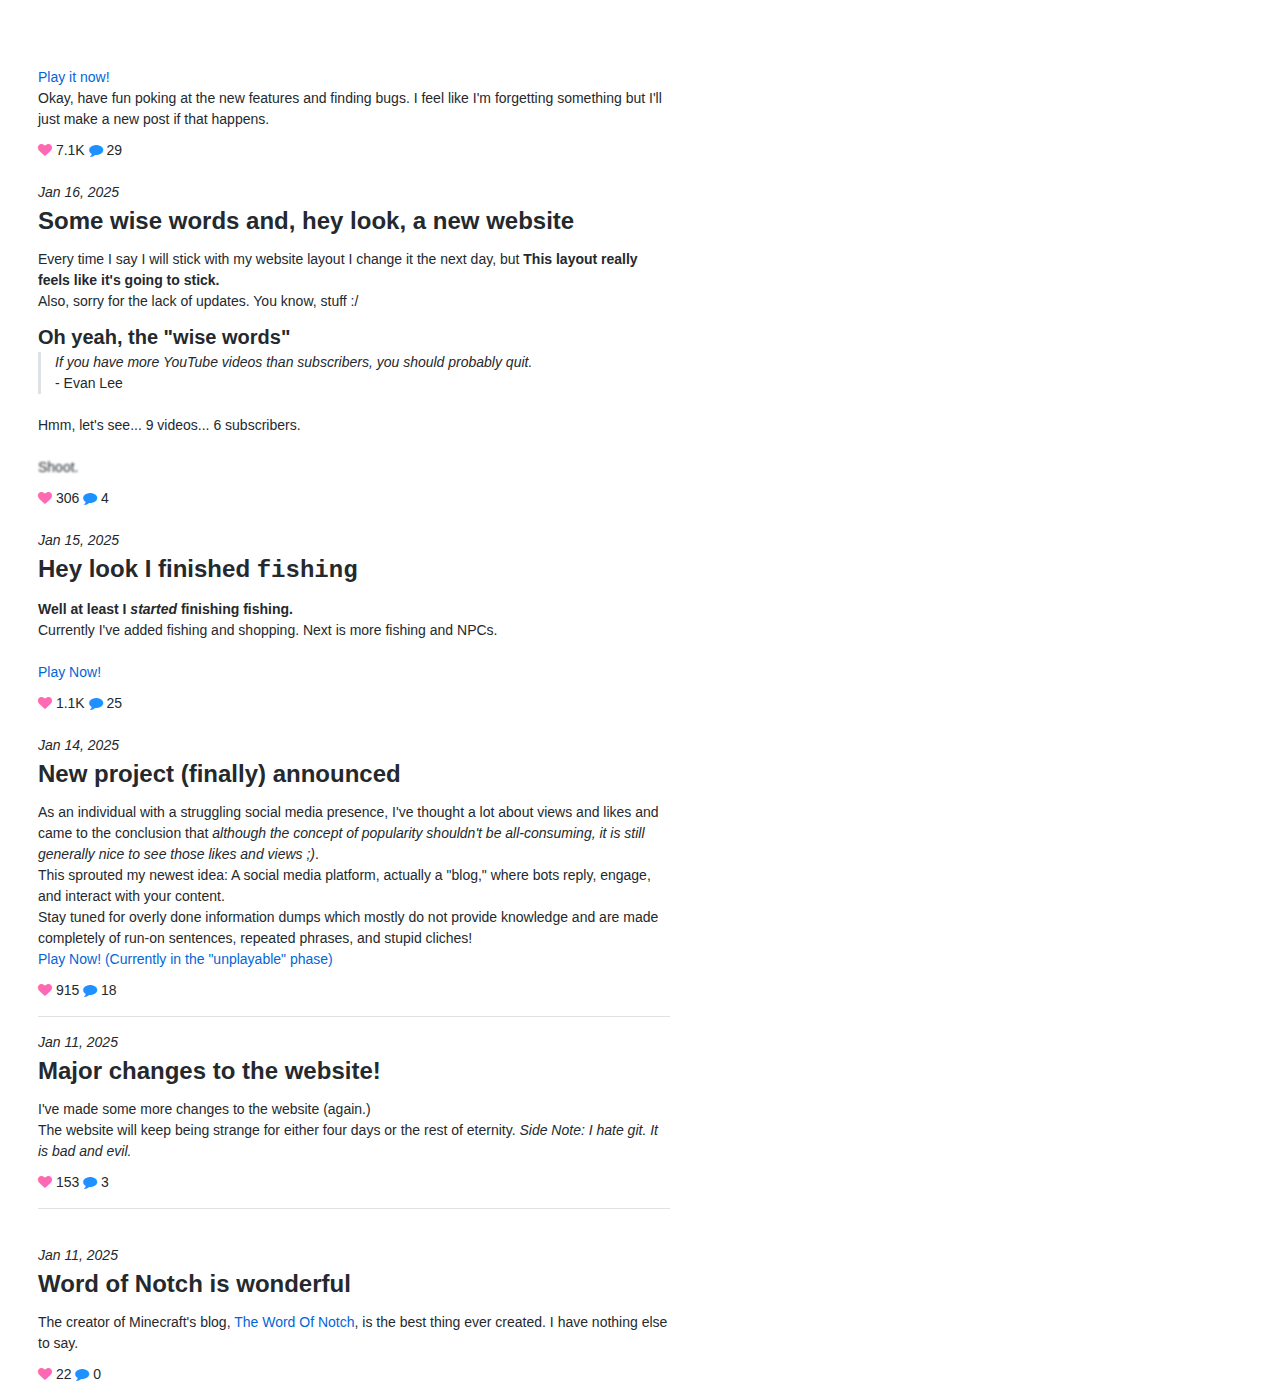
==== commit 74001f63: "oh-yeah-i-made-this-thing-a-while-back" ====
--- a/index.html
+++ b/index.html
@@ -192,6 +192,30 @@
     </div>
     <hr/>
     <div style="margin-left: 30px; width: 50%; float: left;">
+      <div id="oh-yeah-i-made-this-thing-a-while-back">
+        <i>Feb 8, 2025</i>
+        <h2>Oh yeah, I made this thing a while back</h2><div style="height: 10px;"></div>
+        <p>
+          After playing Balatro, I wanted to make a deck-building roguelike of my own. I got pretty tired of it eventually (especially after I made half the cards in the wrong colour palette) so it's still in the Sometimes Doesn't Work state.
+          <br/><br/><b>Here it is:</b> <a href="https://evanworks.github.io/ye-olde/">evanworks.github.io/ye-olde/</a>
+          <h3>I finally remembered what I had forgotten in that last post</h3>
+          Here's a list of all my projects and whether you could expect to see them updated soon:<br/>
+          <br/>
+          <ul>
+            <li style="margin-top: 3px;"><a href="https://github.com/evanworks/rapid">Rapid</a> - <span style="color: red;">Will never update again.</span></li>
+            <li style="margin-top: 3px;"><a href="https://evanworks.github.io/carrot-clicker/">Carrot Clicker</a> - <span style="color: orange;">Good chance to see updates this year</span> (updated today to fix the evan-w-lee thing)</li>
+            <li style="margin-top: 3px;"><a href="https://evanworks.github.io/ascii-blackjack/">Ascii Blackjack</a> - <span style="color: red;">May update once to remove incomplete features</span> (still is suffering from the evan-w-lee thing but I can't deal with any push-pull right now)</li>
+            <li style="margin-top: 3px;"><a href="https://evanworks.github.io/chocolate-factory/">Chocolate Factory</a> - <span style="color: blue;">May recieve updates in the near future</span></li>
+            <li style="margin-top: 3px;"><a href="https://evanworks.github.io/ye-olde/">Ye Olde</a> - <span style="color: orange;">Not sure if I have the mental capacity to update this</span></li>
+            <li style="margin-top: 3px;"><a href="https://evanworks.github.io/untitled-blog/">Untitled Blog</a> - <span style="color: salmon;">It was a good idea, I might wait until AI becomes as easy as HTML</span></li>
+            <li style="margin-top: 3px;"><a href="https://evanworks.github.io/fishing/">Python Fishing</a> - <span style="color: blue;">Will update this in the future, perhaps with ASCII art</span></li>
+            <li style="margin-top: 3px;"><a href="https://evanworks.github.io/shape-clicker/">Shape Clicker</a> - <span style="color: grey;">Its time has come to an end</span></li>
+            <li style="margin-top: 3px;"><span>Chicken Stock Market</span> - <span style="color: green;">INDEV!</span></li>
+          </ul>
+        </p>
+        <div><i class="fa fa-heart" style="color:hotpink"></i> <span id="like-count">3.3K</span> <span> </span> <i class="fa fa-comment" style="color:dodgerblue"></i> <span id="like-count">12</span></div>
+      </div>
+      <br/>
       <div id="amazing-new-project-reveals-etc-etc">
         <i>Jan 27, 2025</i>
         <h2>Amazing new project reveals, etc. etc.</h2><div style="height: 10px;"></div>
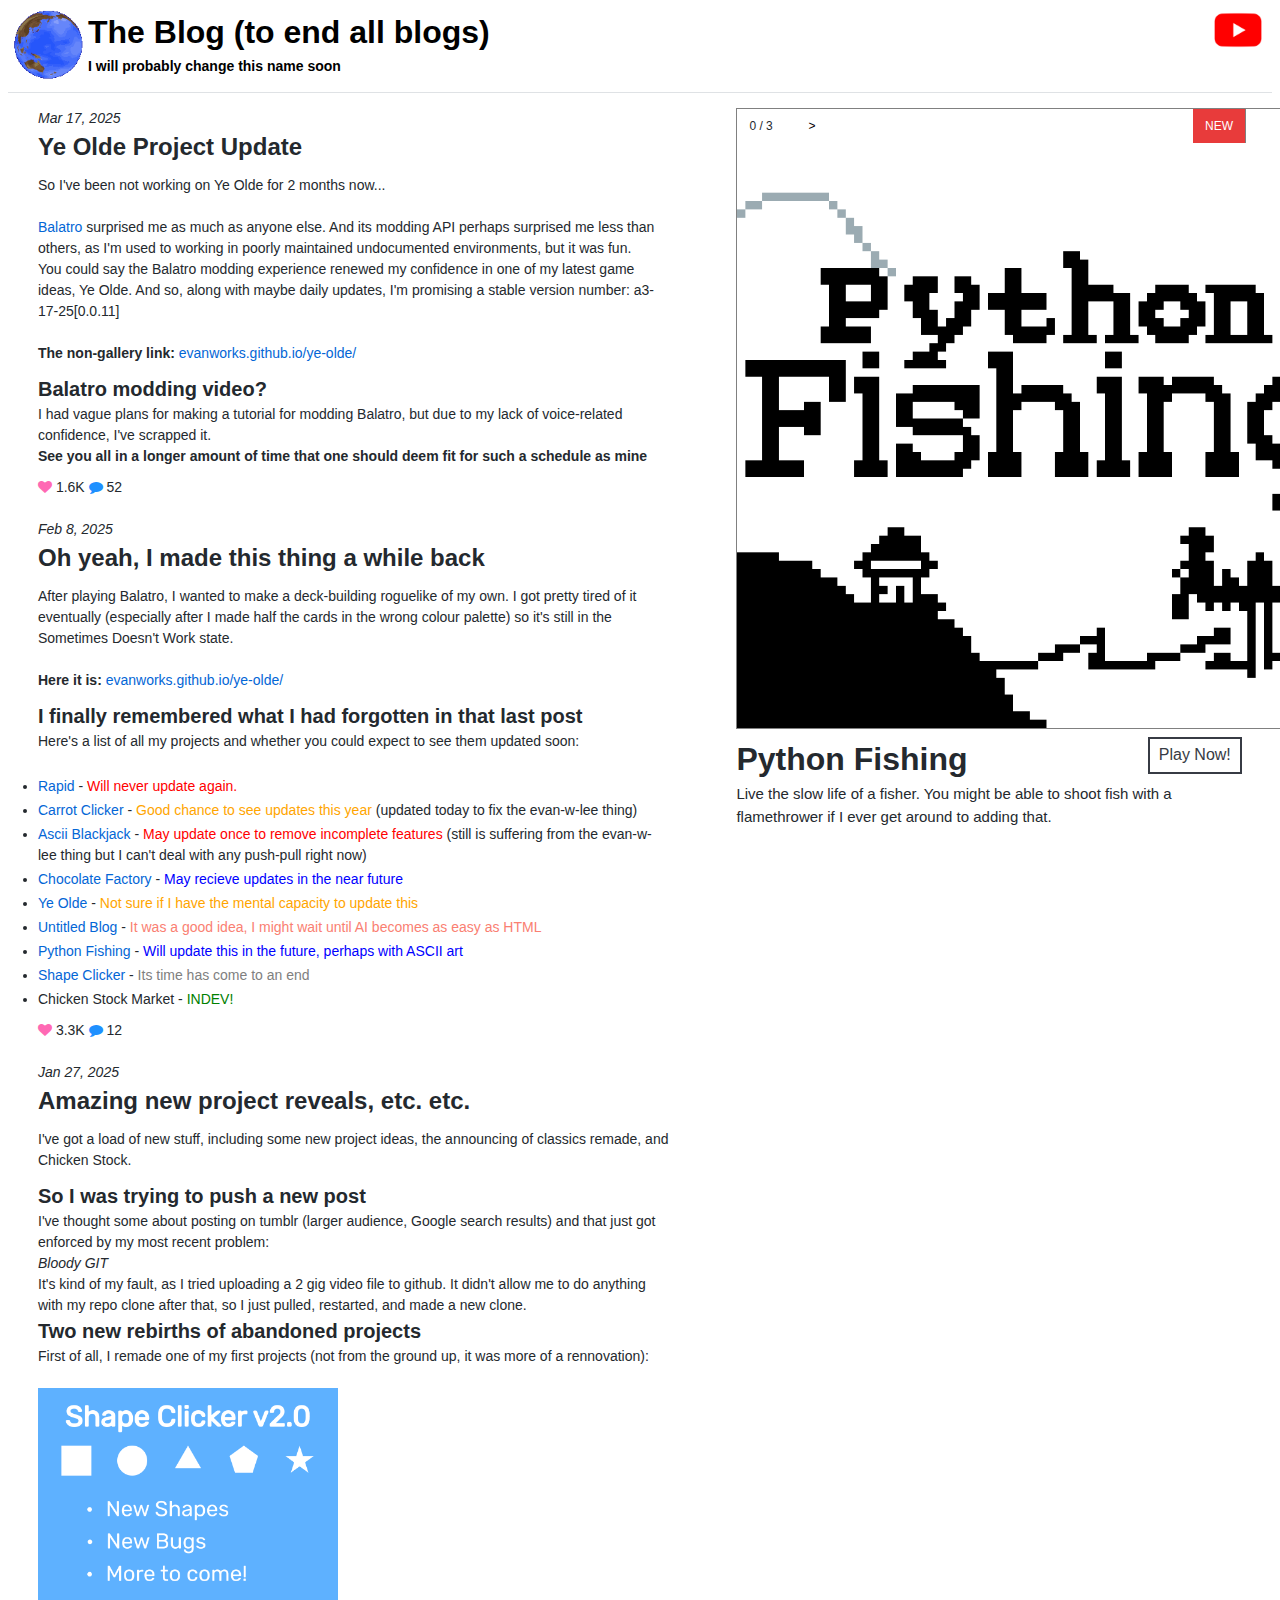
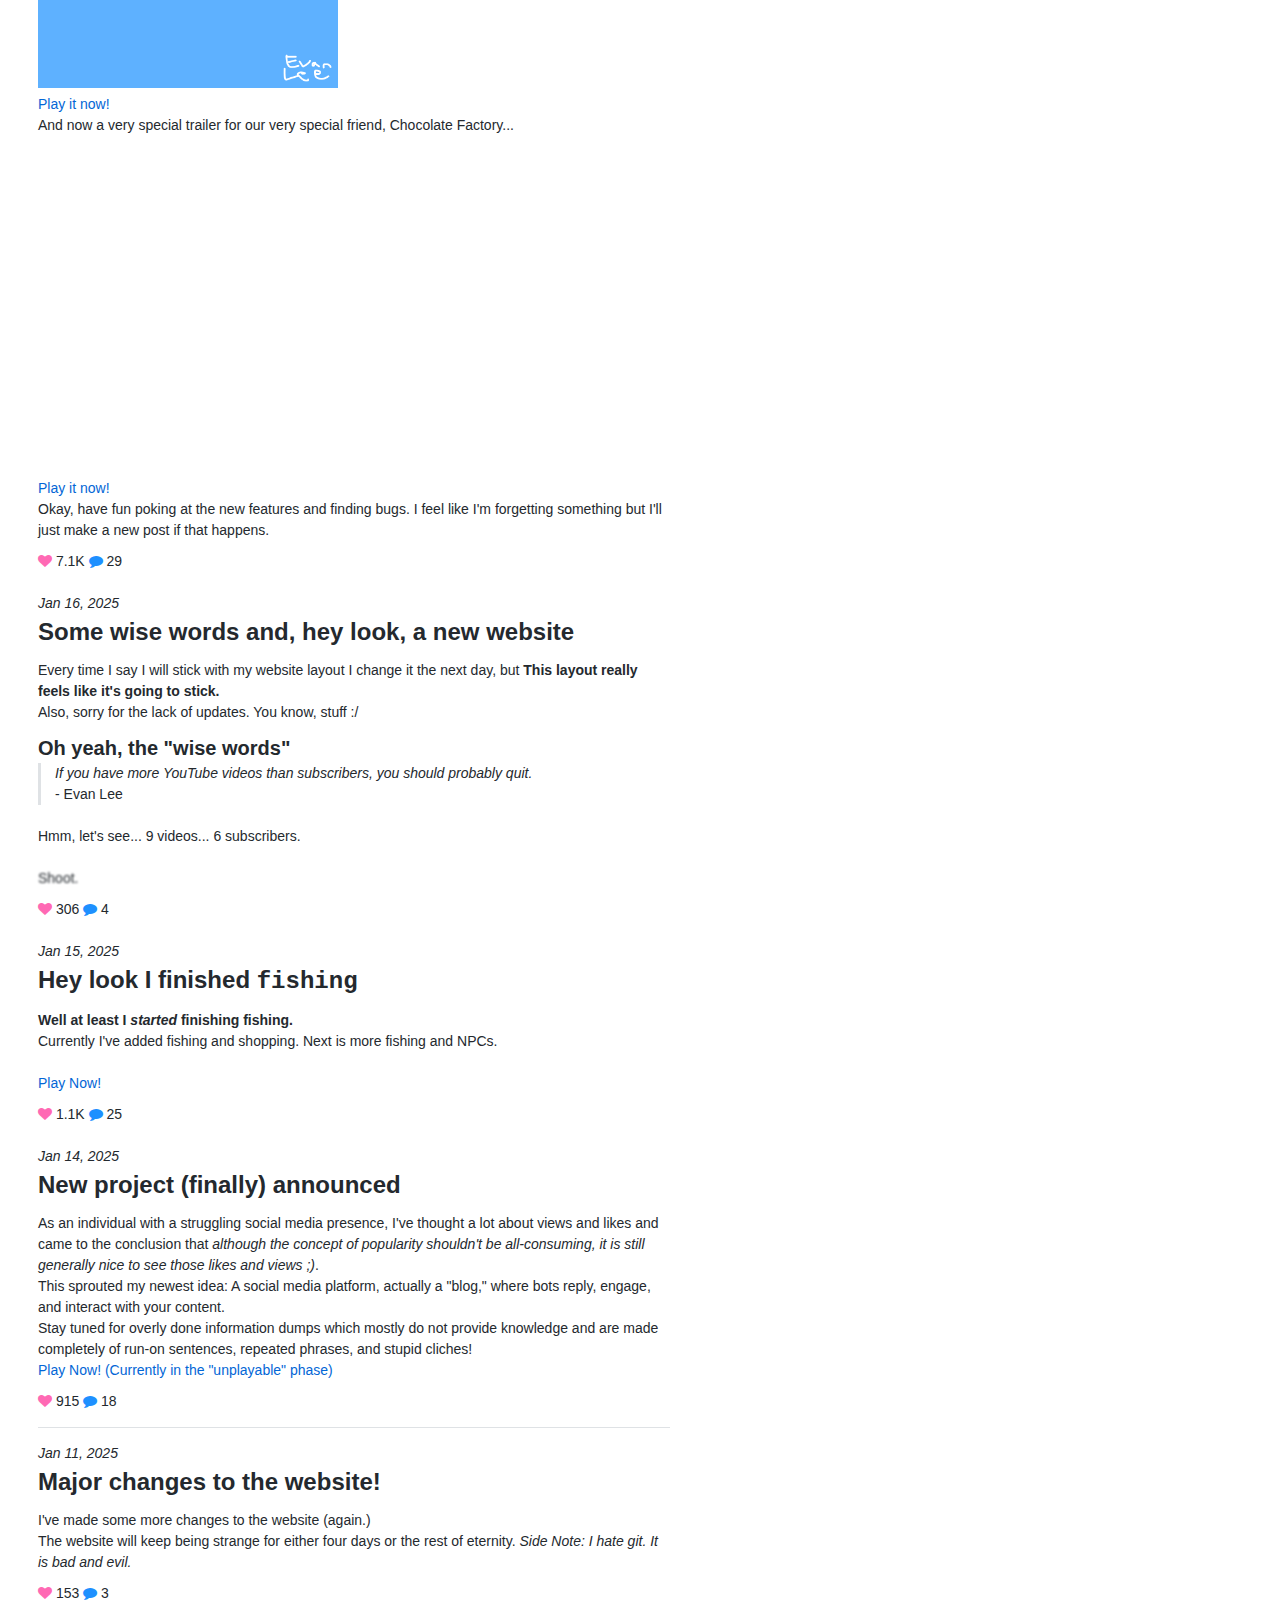
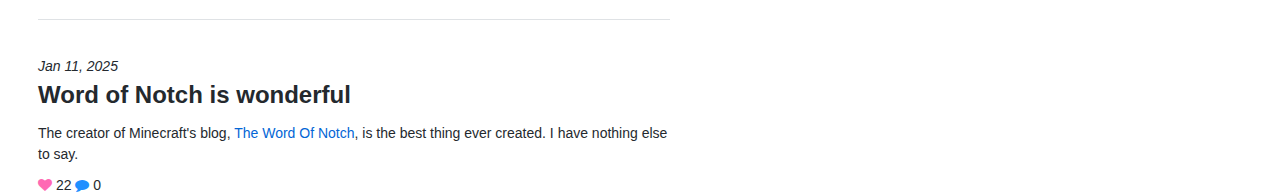
==== commit e6535fc9: "ye-olde-progress-update" ====
--- a/index.html
+++ b/index.html
@@ -192,6 +192,23 @@
     </div>
     <hr/>
     <div style="margin-left: 30px; width: 50%; float: left;">
+      <div id="ye-olde-progress-update">
+        <i>Mar 17, 2025</i>
+        <h2>Ye Olde Project Update</h2><div style="height: 10px;"></div>
+        <p>
+          So I've been not working on Ye Olde for 2 months now...
+          <br/><br/>
+          <a href="https://balatrogame.com">Balatro</a> surprised me as much as anyone else. And its modding API perhaps surprised me less than others, as I'm used to working in poorly maintained undocumented environments, but it was fun.
+          <br/>
+          You could say the Balatro modding experience renewed my confidence in one of my latest game ideas, Ye Olde. And so, along with maybe daily updates, I'm promising a stable version number: a3-17-25[0.0.11]
+          <br/><br/><b>The non-gallery link:</b> <a href="https://evanworks.github.io/ye-olde/">evanworks.github.io/ye-olde/</a>
+          <h3>Balatro modding video?</h3>
+          I had vague plans for making a tutorial for modding Balatro, but due to my lack of voice-related confidence, I've scrapped it.
+          <br/><b>See you all in a longer amount of time that one should deem fit for such a schedule as mine</b>
+        </p>
+        <div><i class="fa fa-heart" style="color:hotpink"></i> <span id="like-count">1.6K</span> <span> </span> <i class="fa fa-comment" style="color:dodgerblue"></i> <span id="like-count">52</span></div>
+      </div>
+      <br/>
       <div id="oh-yeah-i-made-this-thing-a-while-back">
         <i>Feb 8, 2025</i>
         <h2>Oh yeah, I made this thing a while back</h2><div style="height: 10px;"></div>
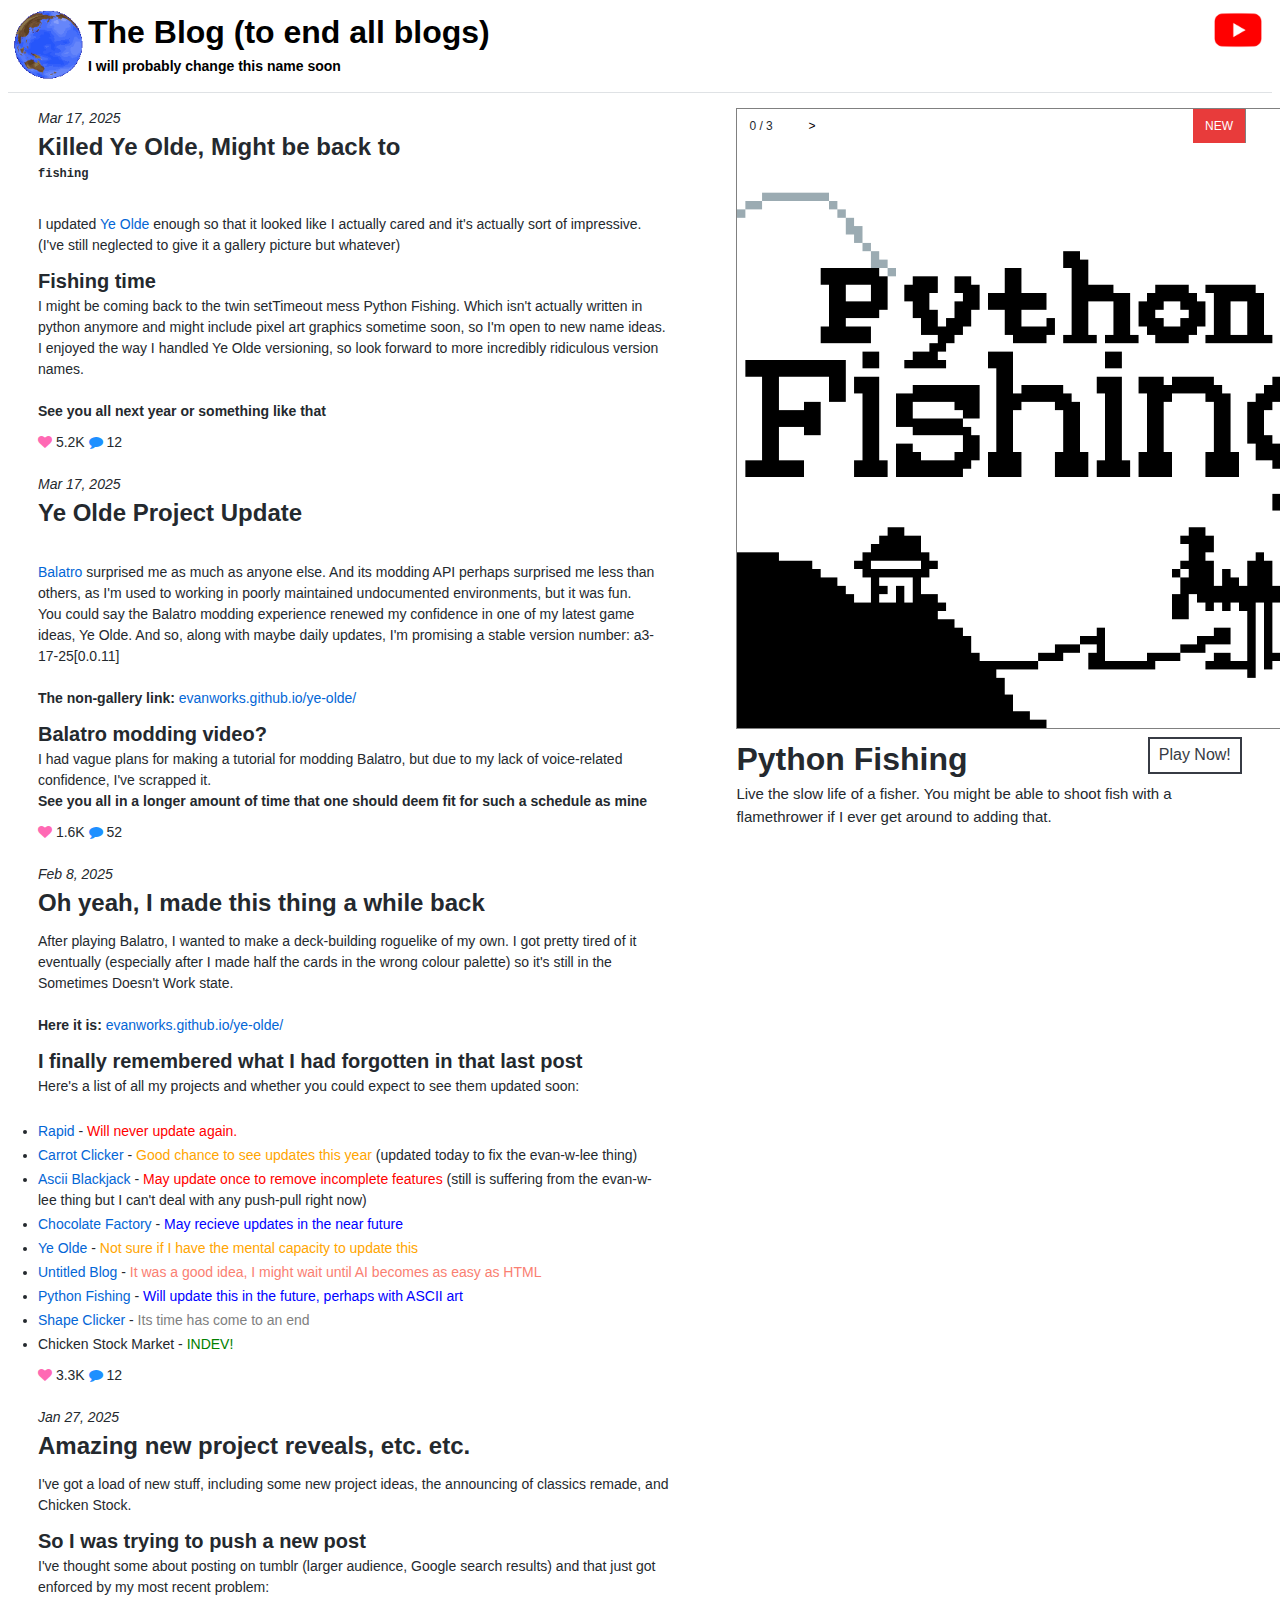
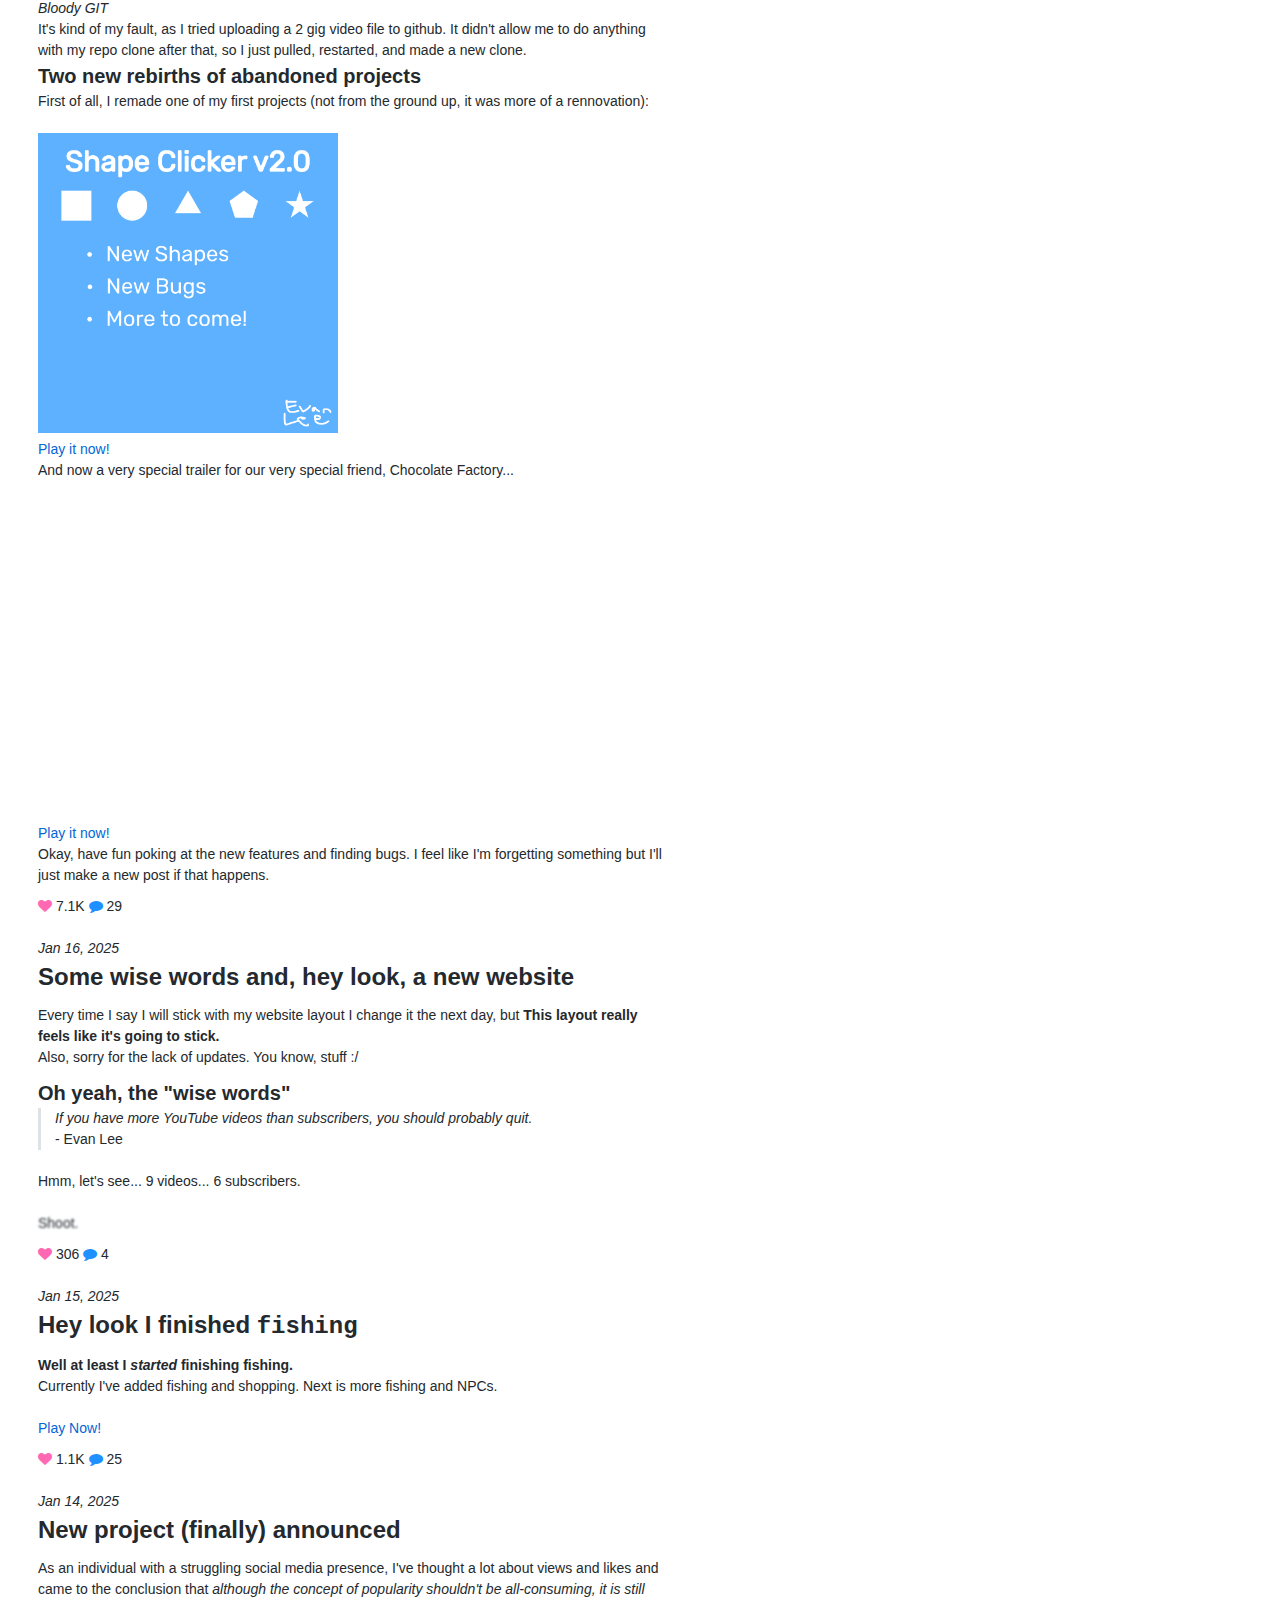
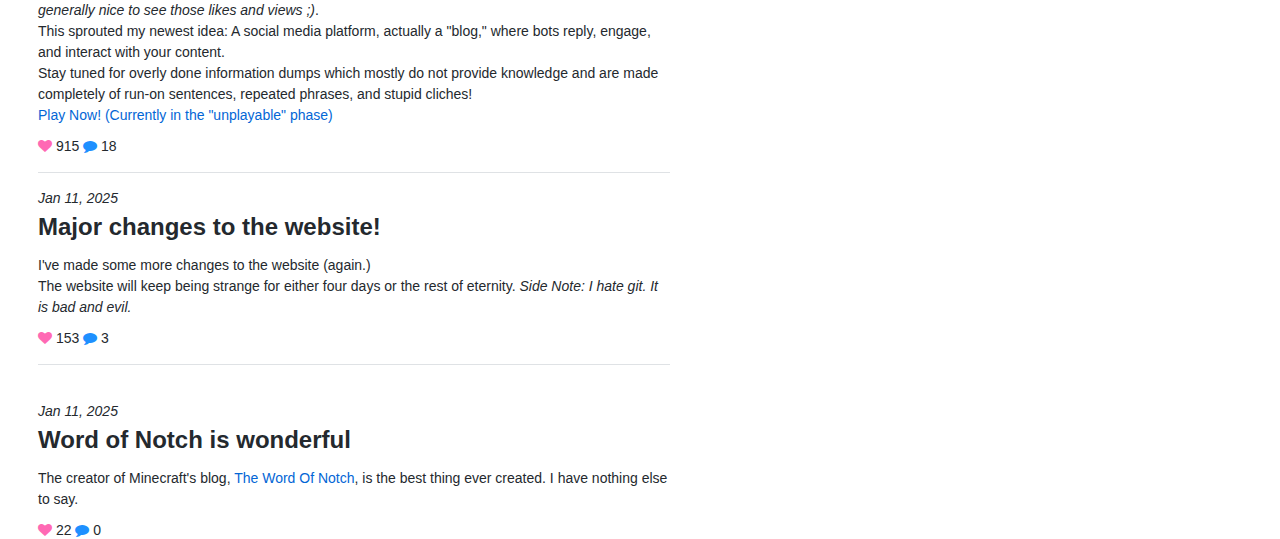
==== commit 9f47306a: "maybe too close to april fools" ====
--- a/index.html
+++ b/index.html
@@ -194,10 +194,23 @@
     <div style="margin-left: 30px; width: 50%; float: left;">
       <div id="ye-olde-progress-update">
         <i>Mar 17, 2025</i>
+        <h2>Killed Ye Olde, Might be back to <pre>fishing</pre></h2><div style="height: 10px;"></div>
+        <p>
+          <br/>
+          I updated <a href="https://evanworks.github.io/ye-olde/">Ye Olde</a> enough so that it looked like I actually cared and it's actually sort of impressive. (I've still neglected to give it a gallery picture but whatever) 
+          <h3>Fishing time</h3>
+          I might be coming back to the twin setTimeout mess Python Fishing. Which isn't actually written in python anymore and might include pixel art graphics sometime soon, so I'm open to new name ideas.
+          <br/>I enjoyed the way I handled Ye Olde versioning, so look forward to more incredibly ridiculous version names.
+          <br><br/><b>See you all next year or something like that</b>
+        </p>
+        <div><i class="fa fa-heart" style="color:hotpink"></i> <span id="like-count">5.2K</span> <span> </span> <i class="fa fa-comment" style="color:dodgerblue"></i> <span id="like-count">12</span></div>
+      </div>
+      <br/>
+      <div id="ye-olde-progress-update">
+        <i>Mar 17, 2025</i>
         <h2>Ye Olde Project Update</h2><div style="height: 10px;"></div>
         <p>
-          So I've been not working on Ye Olde for 2 months now...
-          <br/><br/>
+          <br/>
           <a href="https://balatrogame.com">Balatro</a> surprised me as much as anyone else. And its modding API perhaps surprised me less than others, as I'm used to working in poorly maintained undocumented environments, but it was fun.
           <br/>
           You could say the Balatro modding experience renewed my confidence in one of my latest game ideas, Ye Olde. And so, along with maybe daily updates, I'm promising a stable version number: a3-17-25[0.0.11]
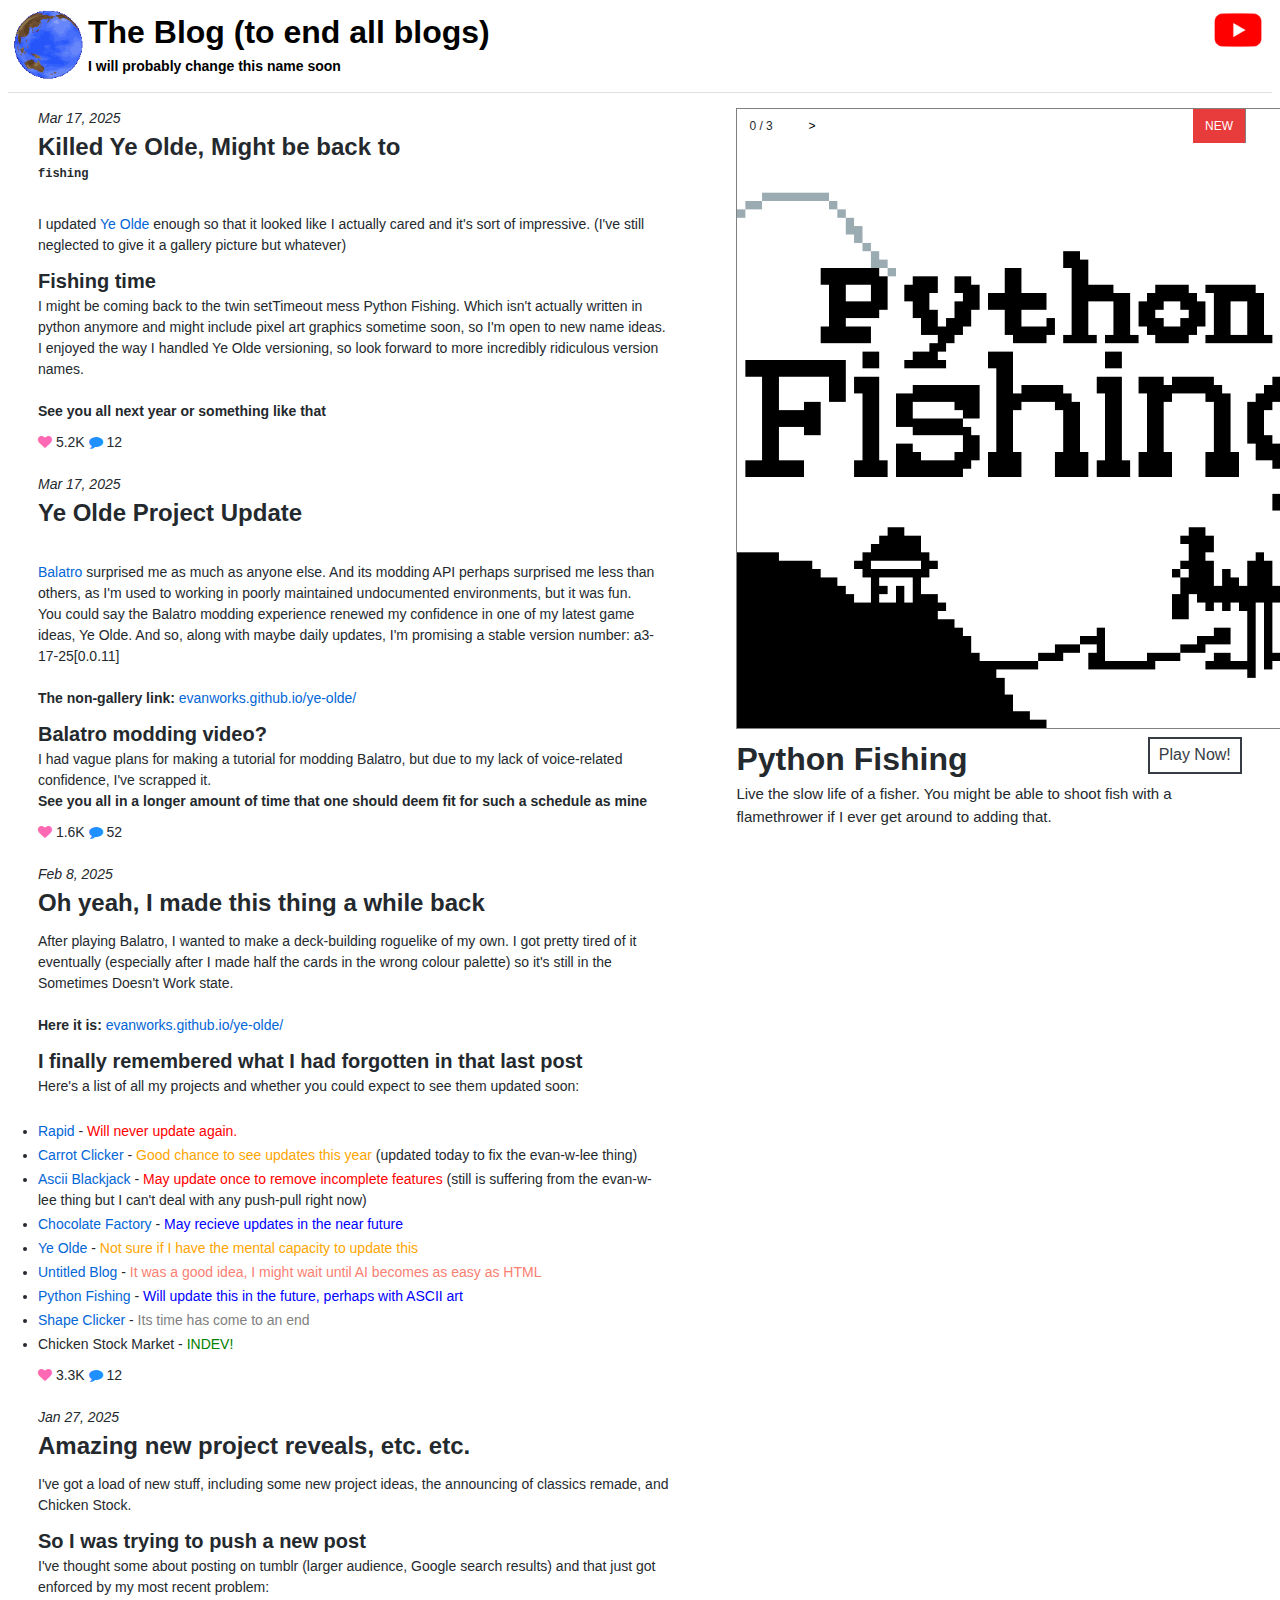
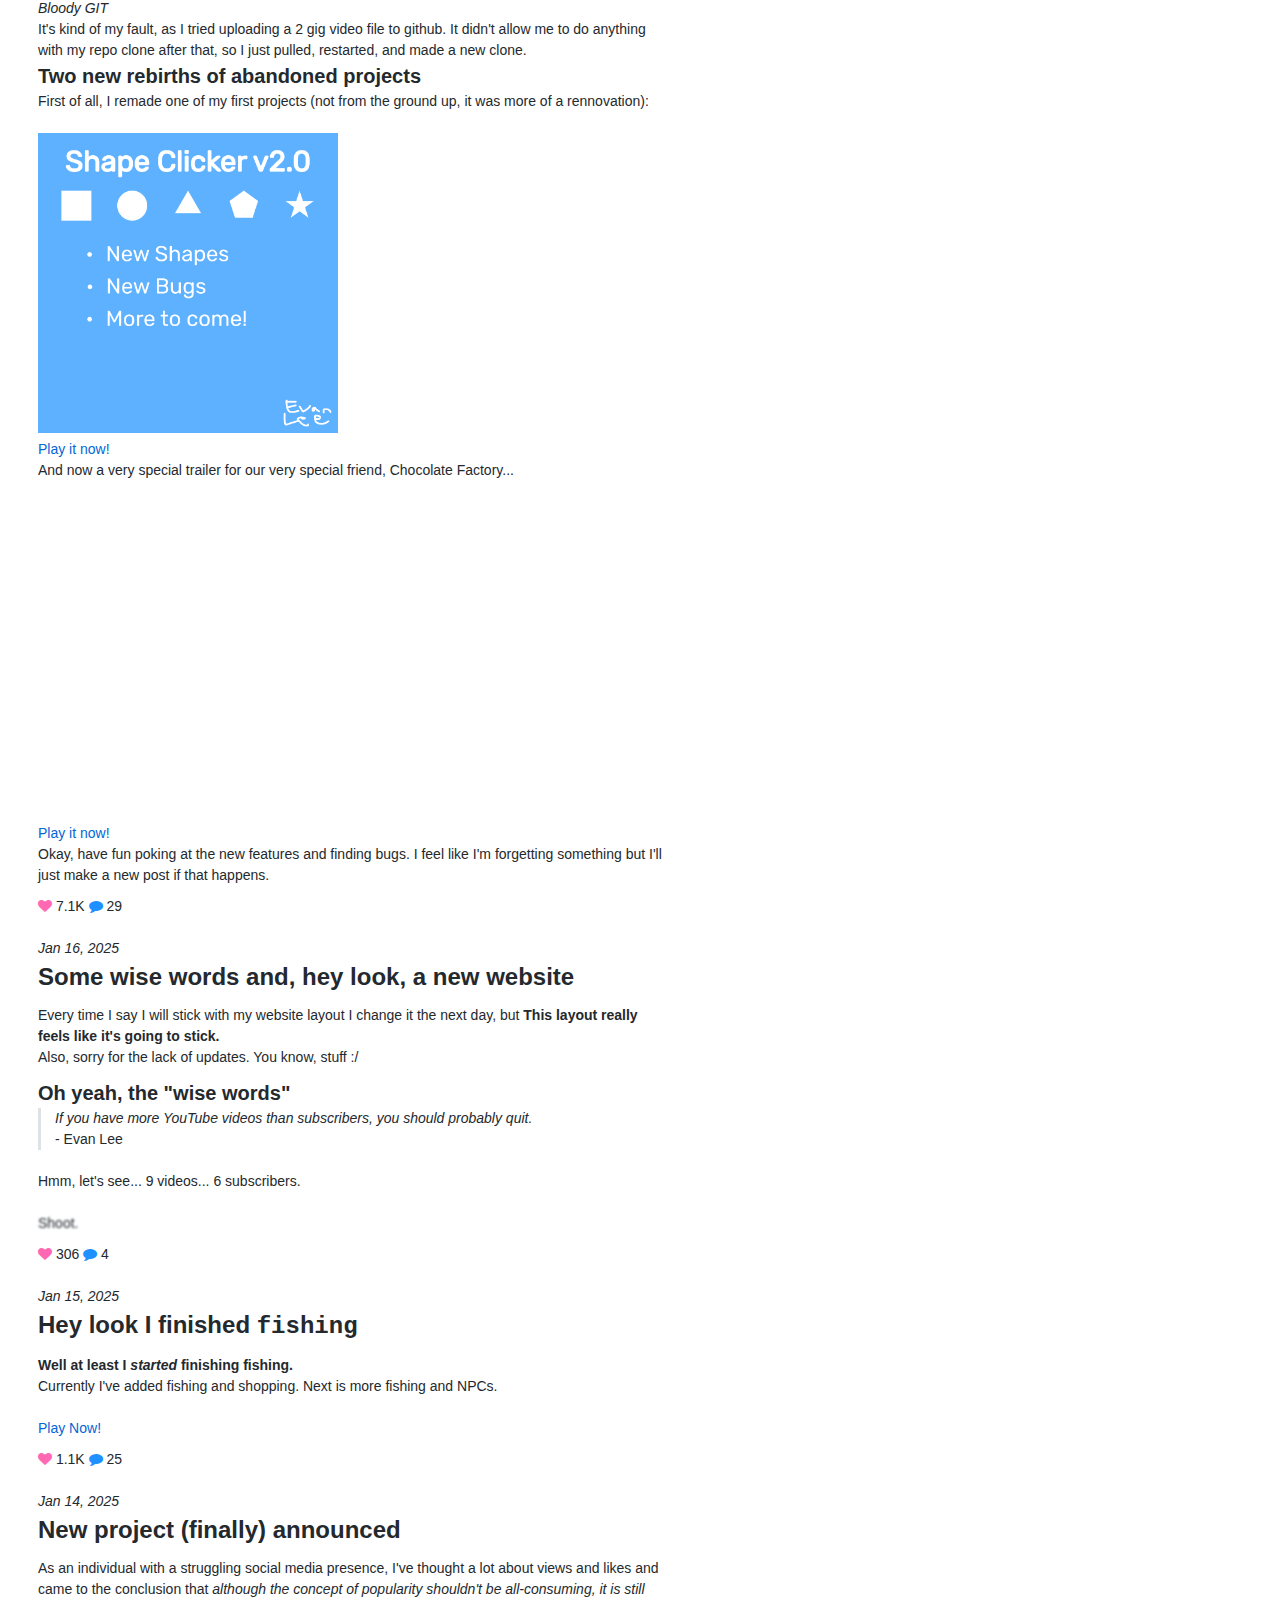
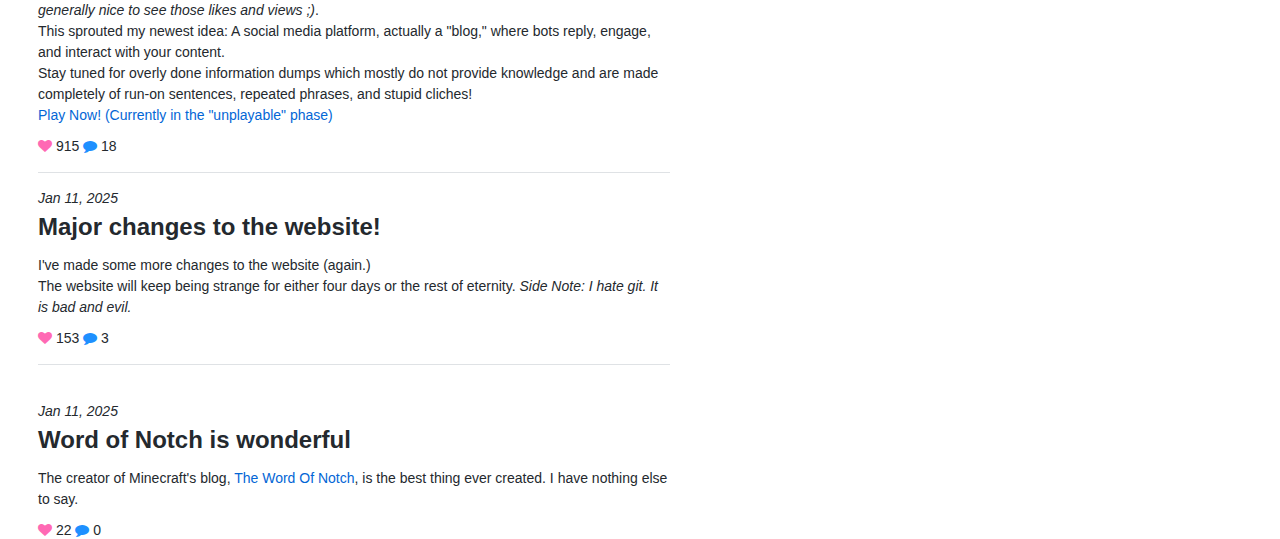
==== commit 77a59933: "gramr" ====
--- a/index.html
+++ b/index.html
@@ -197,7 +197,7 @@
         <h2>Killed Ye Olde, Might be back to <pre>fishing</pre></h2><div style="height: 10px;"></div>
         <p>
           <br/>
-          I updated <a href="https://evanworks.github.io/ye-olde/">Ye Olde</a> enough so that it looked like I actually cared and it's actually sort of impressive. (I've still neglected to give it a gallery picture but whatever) 
+          I updated <a href="https://evanworks.github.io/ye-olde/">Ye Olde</a> enough so that it looked like I actually cared and it's sort of impressive. (I've still neglected to give it a gallery picture but whatever) 
           <h3>Fishing time</h3>
           I might be coming back to the twin setTimeout mess Python Fishing. Which isn't actually written in python anymore and might include pixel art graphics sometime soon, so I'm open to new name ideas.
           <br/>I enjoyed the way I handled Ye Olde versioning, so look forward to more incredibly ridiculous version names.
